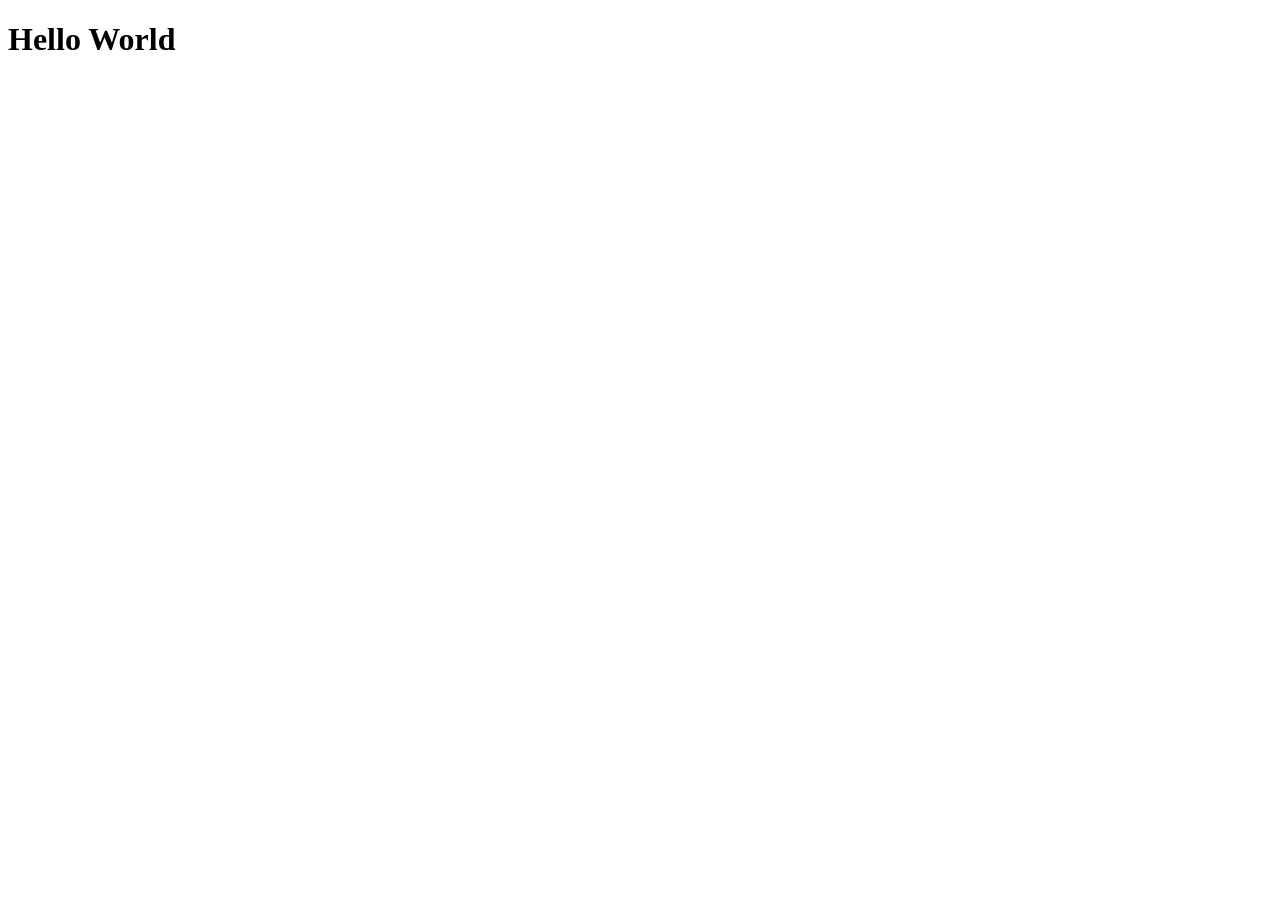
==== index.html @ f3d75b93 "Update favicon versions in index.html Updated favicon versions and cleaned up HTML structure." ====
<!DOCTYPE html>
<html lang="en">
<head>
  <title>Vision</title>
  <!-- Standard favicon -->
  <link rel="shortcut icon" href="/favicon.ico?v=2" type="image/x-icon">
  
  <!-- PNG favicons -->
  <link rel="icon" type="image/png" sizes="16x16" href="/favicon-16x16.png?v=2">
  <link rel="icon" type="image/png" sizes="32x32" href="/favicon-32x32.png?v=2">
  
  <!-- Apple / iOS -->
  <link rel="apple-touch-icon" sizes="180x180" href="/apple-touch-icon.png?v=2">
  
  <!-- Android -->
  <link rel="manifest" href="/site.webmanifest?v=2">
</head>
<body>
  <header>
    <h1>
      Hello World
    </h1>
  </header>

  <!-- Content Fill -->
  
  <footer>
    <!-- Fill-->
  </footer>

</body>
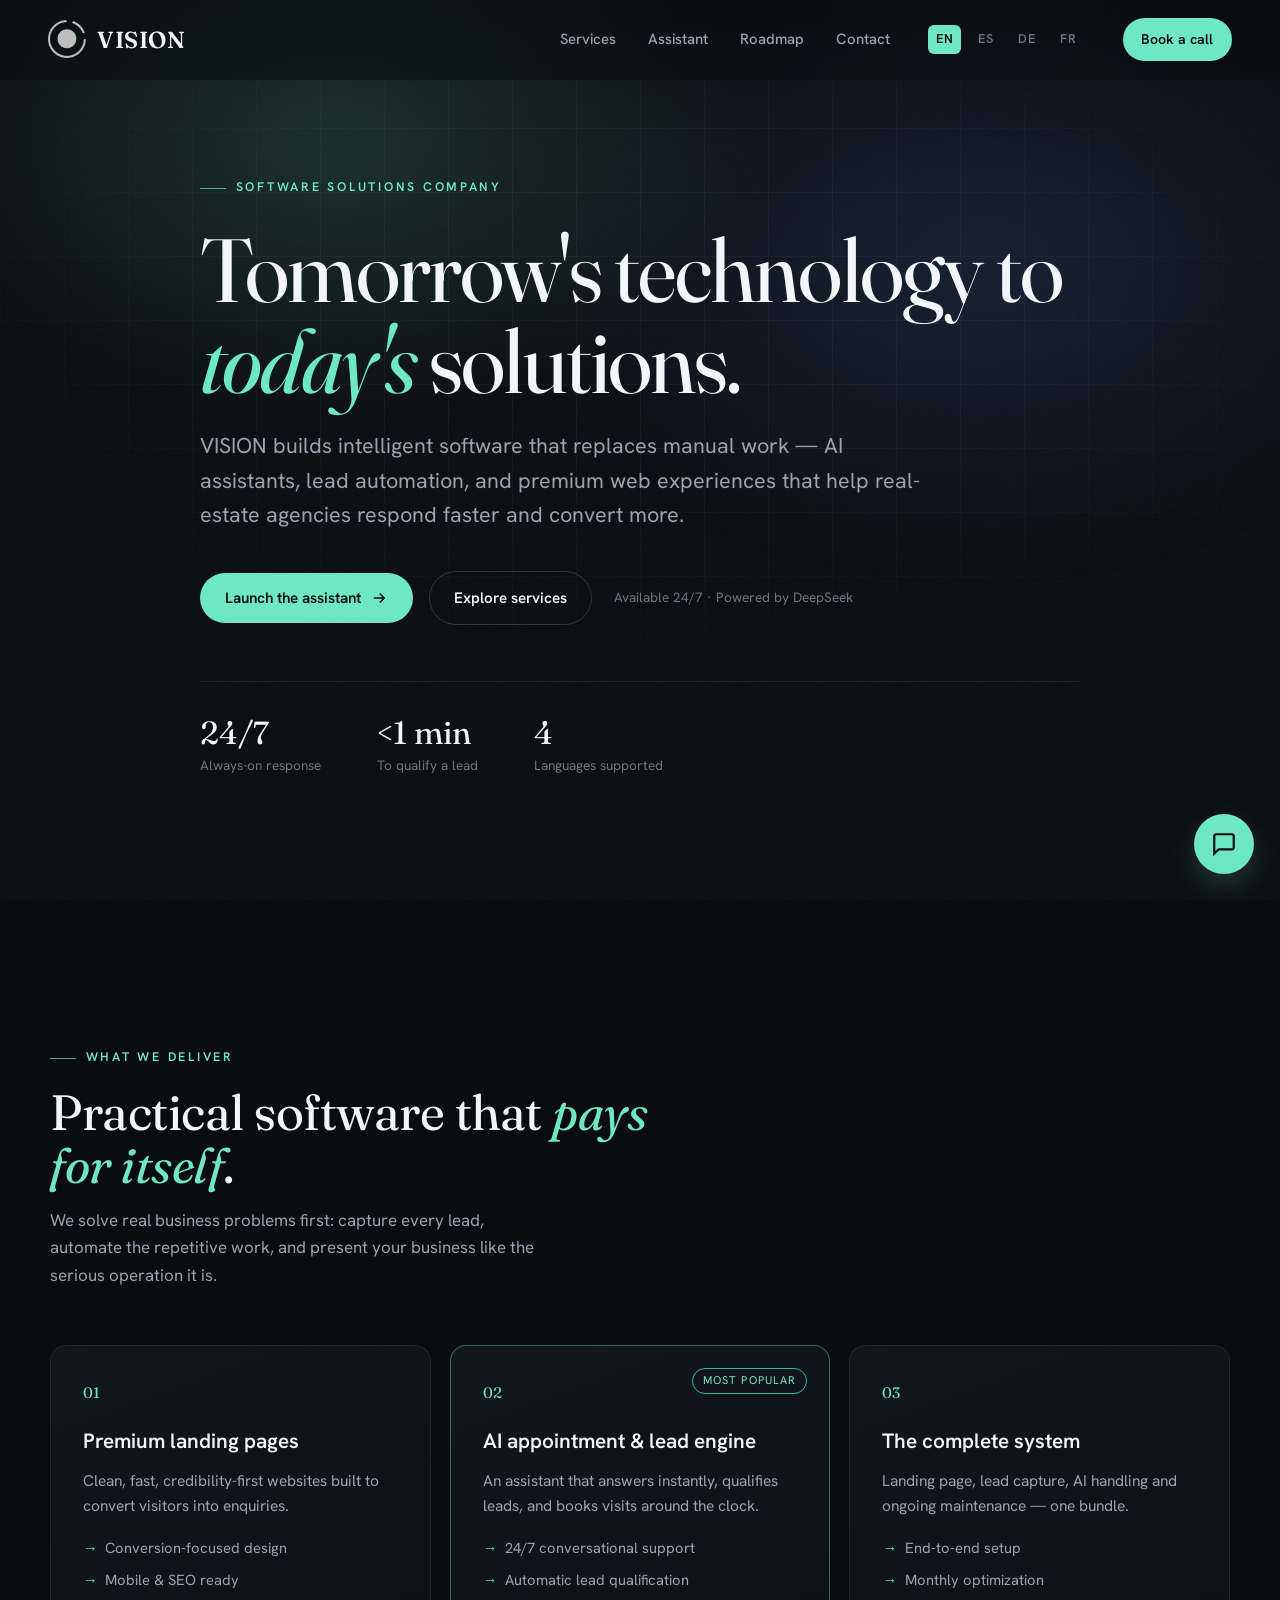
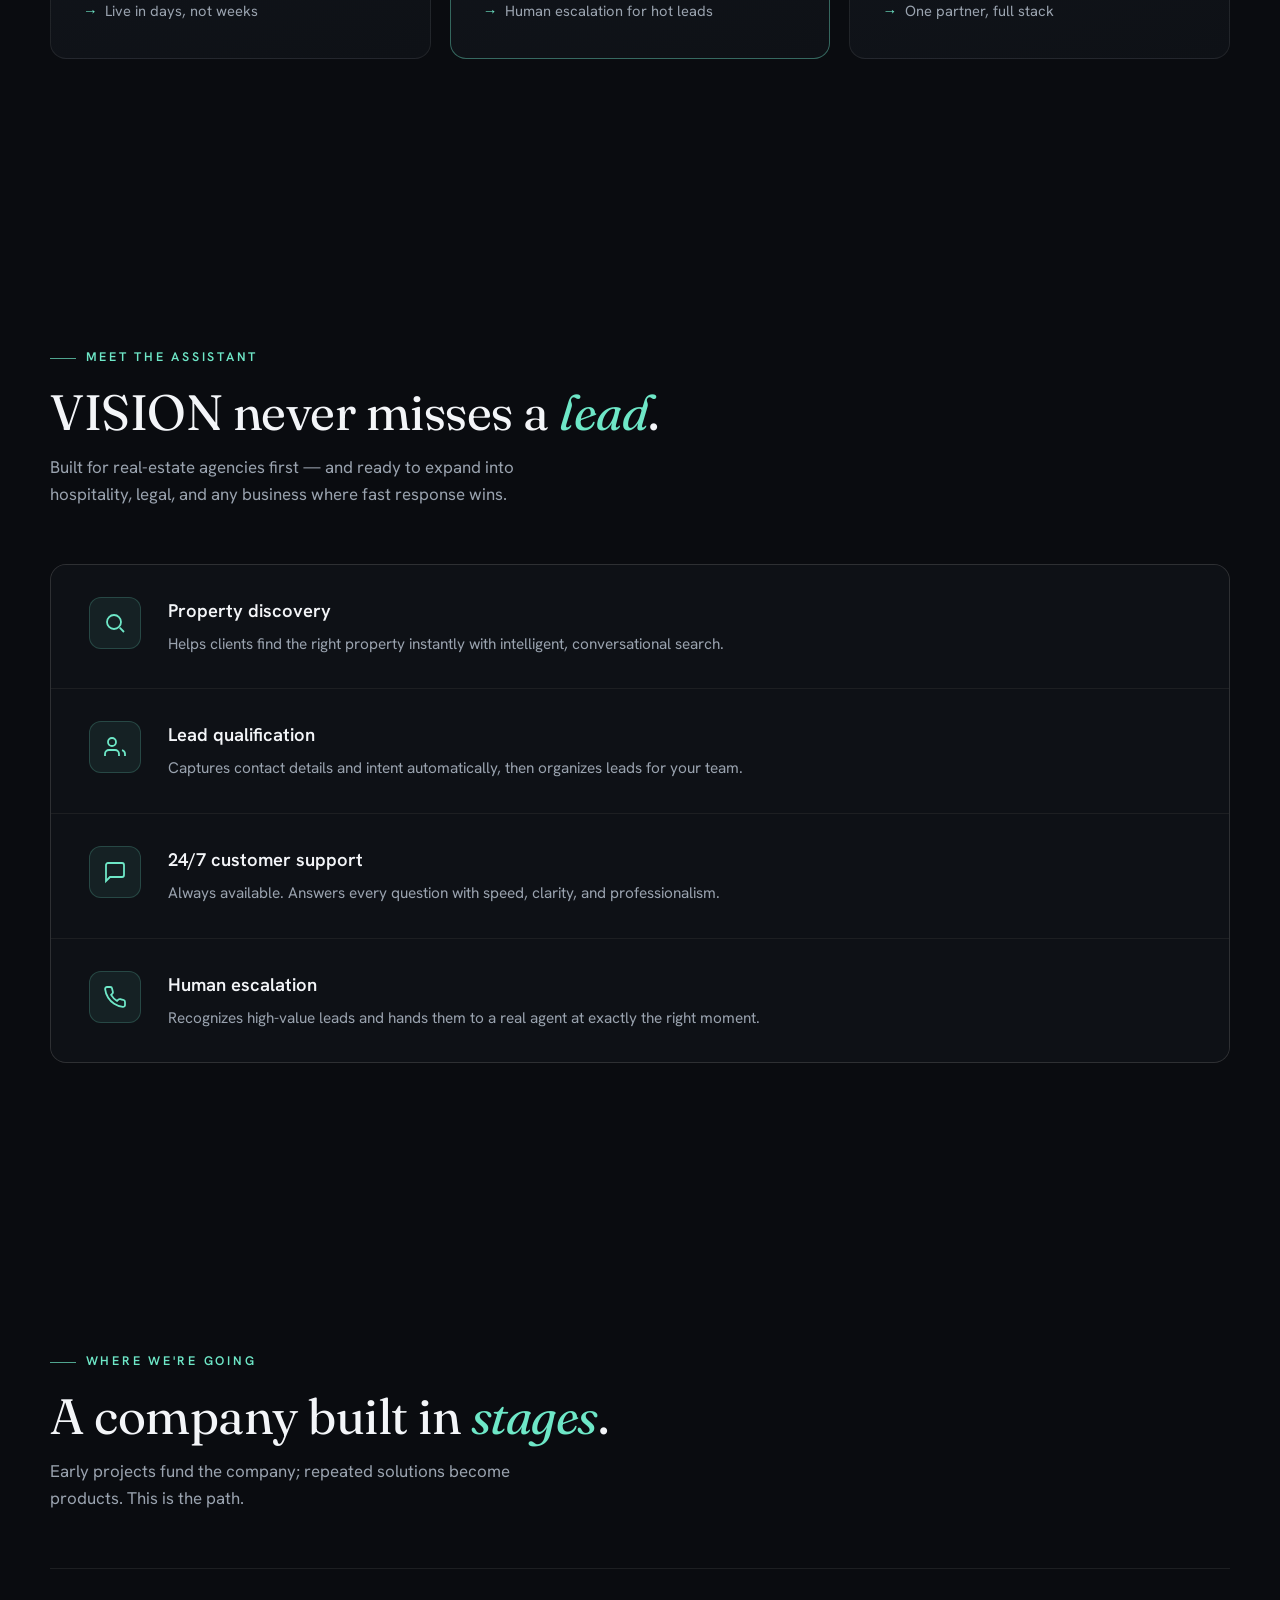
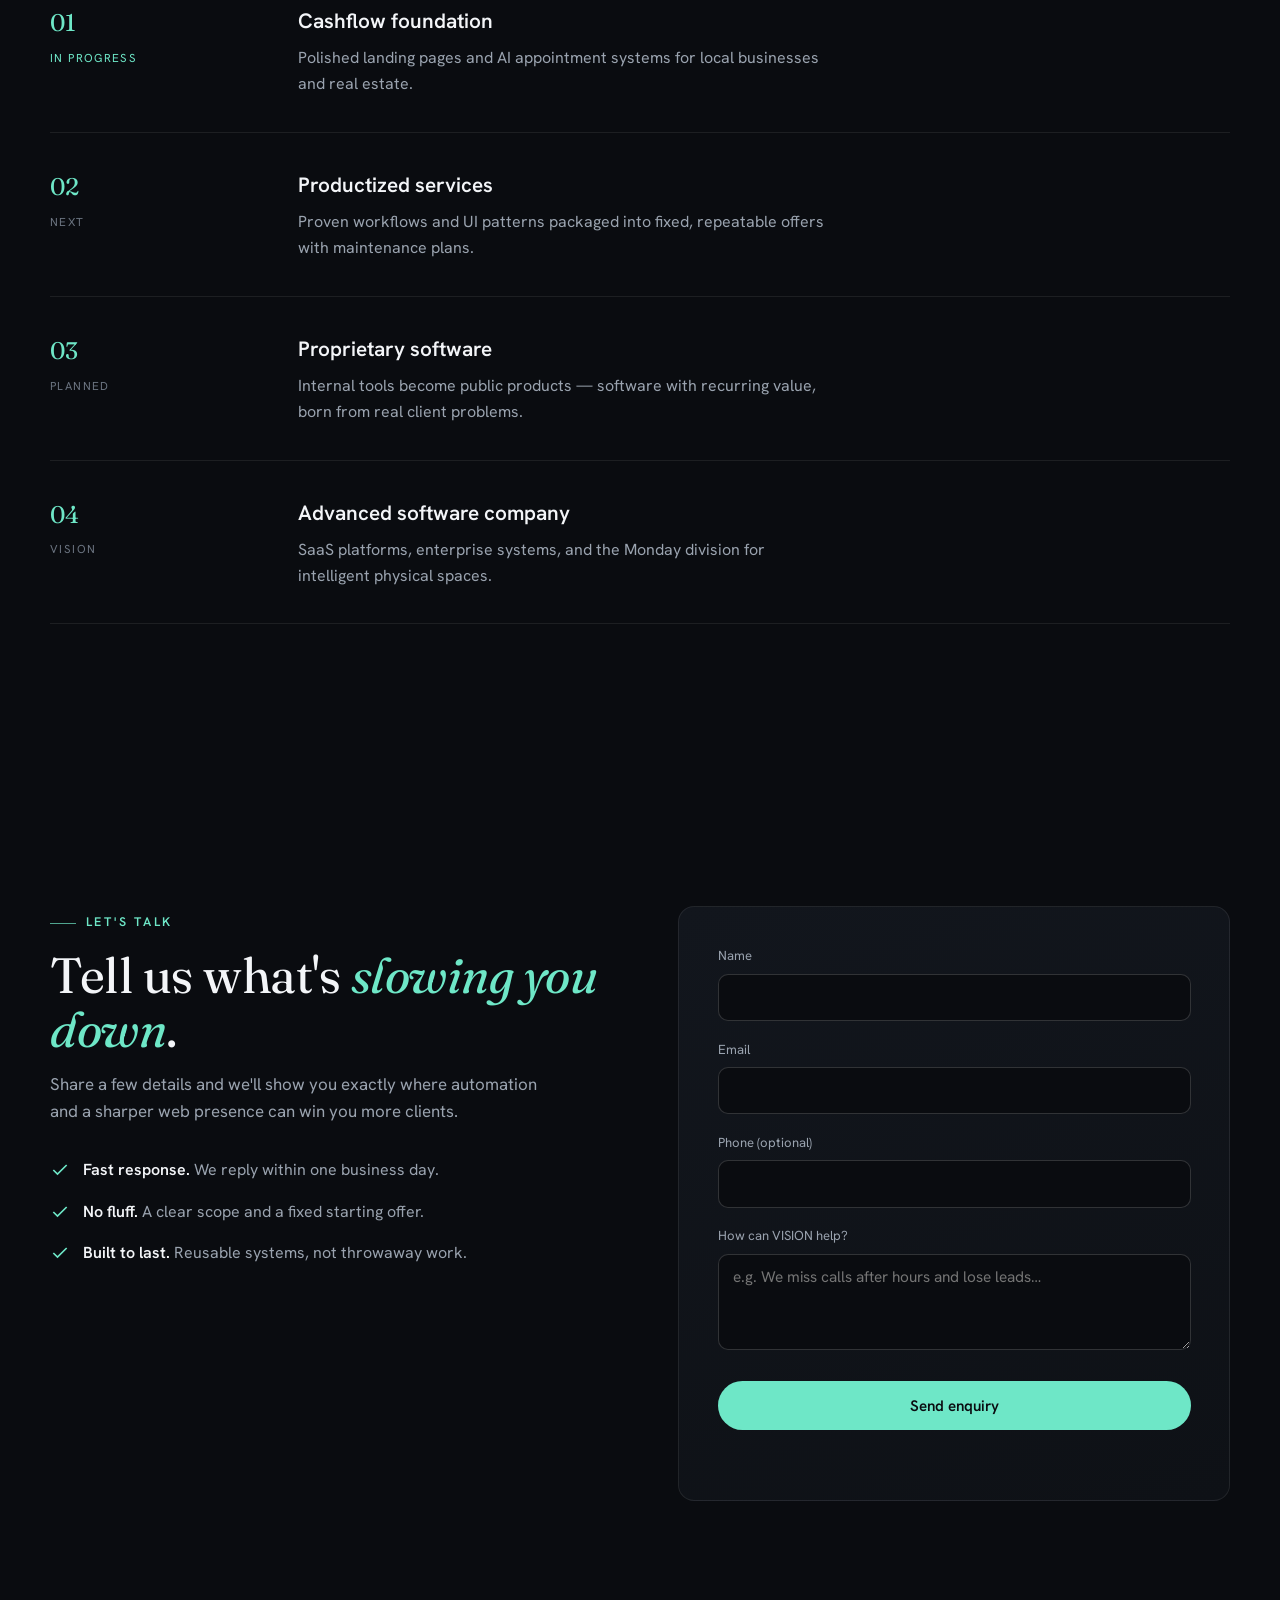
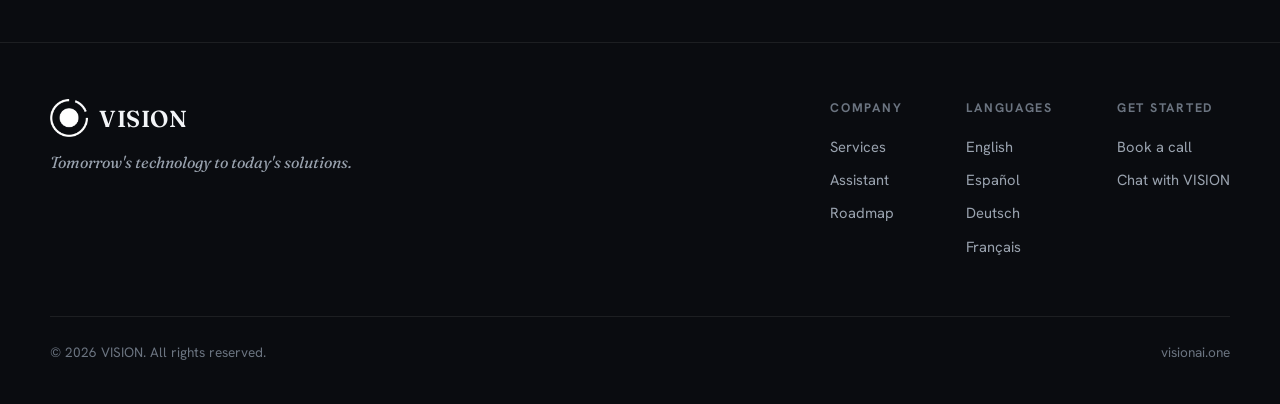
==== commit 318dabcb: "Executive change, built from the ground up, hard redesign of all the pages" ====
--- a/index.html
+++ b/index.html
@@ -1,36 +1,289 @@
-<!DOCTYPE html>
-<html lang="en">
-<head>
-  <title>Vision</title>
-  <!-- Standard favicon -->
-  <link rel="shortcut icon" href="/favicon.ico?v=2" type="image/x-icon">
-  
-  <!-- PNG favicons -->
-  <link rel="icon" type="image/png" sizes="16x16" href="/favicon-16x16.png?v=2">
-  <link rel="icon" type="image/png" sizes="32x32" href="/favicon-32x32.png?v=2">
-  
-  <!-- Apple / iOS -->
-  <link rel="apple-touch-icon" sizes="180x180" href="/apple-touch-icon.png?v=2">
-  
-  <!-- Android -->
-  <link rel="manifest" href="/site.webmanifest?v=2">
-</head>
-<body>
-  <header>
-    <h1>
-      Hello World
-    </h1>
-  </header>
-
-  <!-- Content Fill -->
-  
-  <footer>
-    <!-- Fill-->
-  </footer>
-
-</body>
-
-
-
-
-
+<!DOCTYPE html>
+<html lang="en" data-lang="en">
+<head>
+  <meta charset="UTF-8" />
+  <meta name="viewport" content="width=device-width, initial-scale=1.0" />
+  <title>VISION</title>
+  <meta name="description" content="VISION builds business software that saves time, increases conversion, and automates manual work. AI assistants and polished web experiences for real-estate agencies." />
+  <meta name="theme-color" content="#0a0c10" />
+
+  <!-- Open Graph -->
+  <meta property="og:title" content="VISION — Tomorrow's technology to today's solutions" />
+  <meta property="og:description" content="AI appointment automation, lead qualification, and premium landing pages for local businesses and real estate." />
+  <meta property="og:type" content="website" />
+  <meta property="og:url" content="https://visionai.one/" />
+
+  <!-- Favicon -->
+  <link rel="shortcut icon" href="assets/images/favicon/favicon.ico?v=7" type="image/x-icon">
+  <link rel="icon" type="image/png" sizes="16x16" href="assets/images/favicon/favicon-16x16.png?v=7">
+  <link rel="icon" type="image/png" sizes="32x32" href="assets/images/favicon/favicon-32x32.png?v=7">
+  <link rel="apple-touch-icon" sizes="180x180" href="assets/images/favicon/apple-touch-icon-v7.png?v=7">
+  <link rel="manifest" href="assets/data/site.webmanifest?v=7">
+
+  <!-- Fonts -->
+
+  <link rel="stylesheet" href="dependencies/css/fonts.css">
+  <link rel="stylesheet" href="dependencies/css/styles.css">
+</head>
+
+<body>
+  <!-- ============ NAV ============ -->
+  <header class="nav">
+    <a class="nav-logo" href="index.html">
+      <img src="assets/images/logos/VISION-NewLogo.png" alt="VISION" class="nav-logo-img">
+      VISION
+    </a>
+    
+    <div class="nav-cluster">
+      <nav class="nav-links">
+        <a href="#services">Services</a>
+        <a href="#capabilities">Assistant</a>
+        <a href="#roadmap">Roadmap</a>
+        <a href="#contact">Contact</a>
+      </nav>
+      <div class="lang-switch" aria-label="Language">
+        <a href="index.html" aria-current="true">EN</a>
+        <a href="es/index.html">ES</a>
+        <a href="de/index.html">DE</a>
+        <a href="fr/index.html">FR</a>
+      </div>
+      <a class="btn btn-primary btn-sm" href="#contact">Book a call</a>
+    </div>
+  </header>
+
+  <!-- ============ HERO ============ -->
+  <section class="hero">
+    <div class="container hero-inner">
+      <span class="eyebrow reveal">Software solutions company</span>
+      <h1 class="reveal">Tomorrow's technology to <em>today's</em> solutions.</h1>
+      <p class="hero-sub reveal">
+        VISION builds intelligent software that replaces manual work — AI assistants,
+        lead automation, and premium web experiences that help real-estate agencies
+        respond faster and convert more.
+      </p>
+      <div class="hero-actions reveal">
+        <button class="btn btn-primary" data-open-chat>
+          Launch the assistant
+          <svg width="18" height="18" viewBox="0 0 24 24" fill="none" stroke="currentColor" stroke-width="2"><path d="M5 12h14M13 6l6 6-6 6"/></svg>
+        </button>
+        <a class="btn btn-ghost" href="#services">Explore services</a>
+        <span class="hero-note">Available 24/7 · Powered by DeepSeek</span>
+      </div>
+
+      <div class="hero-stats reveal">
+        <div class="stat"><div class="n">24/7</div><div class="l">Always-on response</div></div>
+        <div class="stat"><div class="n">&lt;1 min</div><div class="l">To qualify a lead</div></div>
+        <div class="stat"><div class="n">4</div><div class="l">Languages supported</div></div>
+      </div>
+    </div>
+  </section>
+
+  <!-- ============ SERVICES / OFFERS ============ -->
+  <section id="services" class="section">
+    <div class="container">
+      <div class="section-head reveal">
+        <span class="eyebrow">What we deliver</span>
+        <h2 class="section-title">Practical software that <em>pays for itself</em>.</h2>
+        <p class="section-sub">We solve real business problems first: capture every lead, automate the
+          repetitive work, and present your business like the serious operation it is.</p>
+      </div>
+
+      <div class="offers-grid">
+        <article class="offer reveal">
+          <div class="offer-num">01</div>
+          <h3>Premium landing pages</h3>
+          <p>Clean, fast, credibility-first websites built to convert visitors into enquiries.</p>
+          <ul>
+            <li>Conversion-focused design</li>
+            <li>Mobile & SEO ready</li>
+            <li>Live in days, not weeks</li>
+          </ul>
+        </article>
+
+        <article class="offer featured reveal">
+          <span class="tag">Most popular</span>
+          <div class="offer-num">02</div>
+          <h3>AI appointment & lead engine</h3>
+          <p>An assistant that answers instantly, qualifies leads, and books visits around the clock.</p>
+          <ul>
+            <li>24/7 conversational support</li>
+            <li>Automatic lead qualification</li>
+            <li>Human escalation for hot leads</li>
+          </ul>
+        </article>
+
+        <article class="offer reveal">
+          <div class="offer-num">03</div>
+          <h3>The complete system</h3>
+          <p>Landing page, lead capture, AI handling and ongoing maintenance — one bundle.</p>
+          <ul>
+            <li>End-to-end setup</li>
+            <li>Monthly optimization</li>
+            <li>One partner, full stack</li>
+          </ul>
+        </article>
+      </div>
+    </div>
+  </section>
+
+  <!-- ============ CAPABILITIES ============ -->
+  <section id="capabilities" class="section">
+    <div class="container">
+      <div class="section-head reveal">
+        <span class="eyebrow">Meet the assistant</span>
+        <h2 class="section-title">VISION never misses a <em>lead</em>.</h2>
+        <p class="section-sub">Built for real-estate agencies first — and ready to expand into hospitality,
+          legal, and any business where fast response wins.</p>
+      </div>
+
+      <div class="caps reveal">
+        <div class="cap">
+          <div class="cap-icon"><svg viewBox="0 0 24 24" fill="none" stroke="currentColor" stroke-width="1.8"><path d="m21 21-4.3-4.3"/><circle cx="11" cy="11" r="7"/></svg></div>
+          <div><h3>Property discovery</h3><p>Helps clients find the right property instantly with intelligent, conversational search.</p></div>
+        </div>
+        <div class="cap">
+          <div class="cap-icon"><svg viewBox="0 0 24 24" fill="none" stroke="currentColor" stroke-width="1.8"><path d="M16 21v-2a4 4 0 0 0-4-4H6a4 4 0 0 0-4 4v2"/><circle cx="9" cy="7" r="4"/><path d="M22 21v-2a4 4 0 0 0-3-3.87"/></svg></div>
+          <div><h3>Lead qualification</h3><p>Captures contact details and intent automatically, then organizes leads for your team.</p></div>
+        </div>
+        <div class="cap">
+          <div class="cap-icon"><svg viewBox="0 0 24 24" fill="none" stroke="currentColor" stroke-width="1.8"><path d="M21 15a2 2 0 0 1-2 2H7l-4 4V5a2 2 0 0 1 2-2h14a2 2 0 0 1 2 2z"/></svg></div>
+          <div><h3>24/7 customer support</h3><p>Always available. Answers every question with speed, clarity, and professionalism.</p></div>
+        </div>
+        <div class="cap">
+          <div class="cap-icon"><svg viewBox="0 0 24 24" fill="none" stroke="currentColor" stroke-width="1.8"><path d="M22 16.92v3a2 2 0 0 1-2.18 2 19.79 19.79 0 0 1-8.63-3.07 19.5 19.5 0 0 1-6-6 19.79 19.79 0 0 1-3.07-8.67A2 2 0 0 1 4.11 2h3a2 2 0 0 1 2 1.72c.13.96.36 1.9.7 2.81a2 2 0 0 1-.45 2.11L8.09 9.91a16 16 0 0 0 6 6l1.27-1.27a2 2 0 0 1 2.11-.45c.91.34 1.85.57 2.81.7A2 2 0 0 1 22 16.92z"/></svg></div>
+          <div><h3>Human escalation</h3><p>Recognizes high-value leads and hands them to a real agent at exactly the right moment.</p></div>
+        </div>
+      </div>
+    </div>
+  </section>
+
+  <!-- ============ ROADMAP ============ -->
+  <section id="roadmap" class="section">
+    <div class="container">
+      <div class="section-head reveal">
+        <span class="eyebrow">Where we're going</span>
+        <h2 class="section-title">A company built in <em>stages</em>.</h2>
+        <p class="section-sub">Early projects fund the company; repeated solutions become products. This is the path.</p>
+      </div>
+
+      <div class="roadmap-wrap reveal">
+        <div class="stage">
+          <div class="stage-k"><span class="phase">01</span><span class="status now">In progress</span></div>
+          <div><h3>Cashflow foundation</h3><p>Polished landing pages and AI appointment systems for local businesses and real estate.</p></div>
+        </div>
+        <div class="stage">
+          <div class="stage-k"><span class="phase">02</span><span class="status">Next</span></div>
+          <div><h3>Productized services</h3><p>Proven workflows and UI patterns packaged into fixed, repeatable offers with maintenance plans.</p></div>
+        </div>
+        <div class="stage">
+          <div class="stage-k"><span class="phase">03</span><span class="status">Planned</span></div>
+          <div><h3>Proprietary software</h3><p>Internal tools become public products — software with recurring value, born from real client problems.</p></div>
+        </div>
+        <div class="stage">
+          <div class="stage-k"><span class="phase">04</span><span class="status">Vision</span></div>
+          <div><h3>Advanced software company</h3><p>SaaS platforms, enterprise systems, and the Monday division for intelligent physical spaces.</p></div>
+        </div>
+      </div>
+    </div>
+  </section>
+
+  <!-- ============ CONTACT ============ -->
+  <section id="contact" class="section">
+    <div class="container contact-grid">
+      <div class="contact-copy reveal">
+        <span class="eyebrow">Let's talk</span>
+        <h2 class="section-title">Tell us what's <em>slowing you down</em>.</h2>
+        <p class="section-sub">Share a few details and we'll show you exactly where automation and a sharper
+          web presence can win you more clients.</p>
+        <ul class="contact-points">
+          <li><svg viewBox="0 0 24 24" fill="none" stroke="currentColor" stroke-width="2"><path d="M20 6 9 17l-5-5"/></svg><span><b>Fast response.</b> We reply within one business day.</span></li>
+          <li><svg viewBox="0 0 24 24" fill="none" stroke="currentColor" stroke-width="2"><path d="M20 6 9 17l-5-5"/></svg><span><b>No fluff.</b> A clear scope and a fixed starting offer.</span></li>
+          <li><svg viewBox="0 0 24 24" fill="none" stroke="currentColor" stroke-width="2"><path d="M20 6 9 17l-5-5"/></svg><span><b>Built to last.</b> Reusable systems, not throwaway work.</span></li>
+        </ul>
+      </div>
+
+      <form id="leadForm" class="lead-form reveal" novalidate>
+        <div class="field">
+          <label for="lf-name">Name</label>
+          <input id="lf-name" name="name" type="text" autocomplete="name" required>
+        </div>
+        <div class="field">
+          <label for="lf-email">Email</label>
+          <input id="lf-email" name="email" type="email" autocomplete="email" required>
+        </div>
+        <div class="field">
+          <label for="lf-phone">Phone (optional)</label>
+          <input id="lf-phone" name="phone" type="tel" autocomplete="tel">
+        </div>
+        <div class="field">
+          <label for="lf-message">How can VISION help?</label>
+          <textarea id="lf-message" name="message" placeholder="e.g. We miss calls after hours and lose leads…"></textarea>
+        </div>
+        <button type="submit" class="btn btn-primary">Send enquiry</button>
+        <p id="formStatus" class="form-status" role="status" aria-live="polite"></p>
+      </form>
+    </div>
+  </section>
+
+  <!-- ============ FOOTER ============ -->
+  <footer class="footer">
+    <div class="container">
+      <div class="footer-top">
+        <div class="footer-brand">
+          <a class="nav-logo" href="index.html"><img src="assets/images/logos/VISION-WhiteNBACK.png" alt="VISION" class="nav-logo-img"> VISION</a>
+          <p class="motto">Tomorrow's technology to today's solutions.</p>
+        </div>
+        <div class="footer-cols">
+          <div class="footer-col">
+            <h4>Company</h4>
+            <a href="#services">Services</a>
+            <a href="#capabilities">Assistant</a>
+            <a href="#roadmap">Roadmap</a>
+          </div>
+          <div class="footer-col">
+            <h4>Languages</h4>
+            <a href="index.html">English</a>
+            <a href="es/index.html">Español</a>
+            <a href="de/index.html">Deutsch</a>
+            <a href="fr/index.html">Français</a>
+          </div>
+          <div class="footer-col">
+            <h4>Get started</h4>
+            <a href="#contact">Book a call</a>
+            <a href="#" data-open-chat>Chat with VISION</a>
+          </div>
+        </div>
+      </div>
+      <div class="footer-bottom">
+        <span>© <span id="year">2026</span> VISION. All rights reserved.</span>
+        <span>visionai.one</span>
+      </div>
+    </div>
+  </footer>
+
+  <!-- ============ CHAT WIDGET ============ -->
+  <button id="chatFab" class="chat-fab" aria-label="Open VISION assistant">
+    <svg viewBox="0 0 24 24" fill="none" stroke="currentColor" stroke-width="2"><path d="M21 15a2 2 0 0 1-2 2H7l-4 4V5a2 2 0 0 1 2-2h14a2 2 0 0 1 2 2z"/></svg>
+  </button>
+
+  <div id="chatWidget" class="chat-widget hidden" role="dialog" aria-label="VISION Assistant">
+    <div class="chat-header">
+      <div class="chat-avatar">V</div>
+      <div>
+        <div class="chat-title">VISION Assistant</div>
+        <div class="chat-status">Online</div>
+      </div>
+      <button id="chatClose" class="chat-close" aria-label="Close">✕</button>
+    </div>
+    <div class="chat-messages" id="chatMessages"></div>
+    <div class="chat-input-row">
+      <input type="text" id="chatInput" placeholder="Ask about a property…" autocomplete="off">
+      <button id="chatSend" class="chat-send" aria-label="Send">
+        <svg viewBox="0 0 24 24" fill="none" stroke="currentColor" stroke-width="2"><path d="M22 2 11 13M22 2l-7 20-4-9-9-4 20-7z"/></svg>
+      </button>
+    </div>
+  </div>
+
+  <script src="dependencies/js/script.js"></script>
+</body>
+</html>
--- a/dependencies/css/fonts.css
+++ b/dependencies/css/fonts.css
@@ -0,0 +1,115 @@
+/* Self-hosted fonts — Fraunces (display) + Hanken Grotesk (body).
+   Latin + Latin-Ext subsets; covers EN/ES/DE/FR accents. */
+
+@font-face {
+  font-family: 'Fraunces';
+  font-style: italic;
+  font-weight: 400;
+  font-display: swap;
+  src: url('../fonts/fraunces-400-italic-latin-ext.woff2') format('woff2');
+  unicode-range: U+0100-02BA, U+02BD-02C5, U+02C7-02CC, U+02CE-02D7, U+02DD-02FF, U+0304, U+0308, U+0329, U+1D00-1DBF, U+1E00-1E9F, U+1EF2-1EFF, U+2020, U+20A0-20AB, U+20AD-20C0, U+2113, U+2C60-2C7F, U+A720-A7FF;
+}
+@font-face {
+  font-family: 'Fraunces';
+  font-style: italic;
+  font-weight: 400;
+  font-display: swap;
+  src: url('../fonts/fraunces-400-italic-latin.woff2') format('woff2');
+  unicode-range: U+0000-00FF, U+0131, U+0152-0153, U+02BB-02BC, U+02C6, U+02DA, U+02DC, U+0304, U+0308, U+0329, U+2000-206F, U+20AC, U+2122, U+2191, U+2193, U+2212, U+2215, U+FEFF, U+FFFD;
+}
+@font-face {
+  font-family: 'Fraunces';
+  font-style: normal;
+  font-weight: 400;
+  font-display: swap;
+  src: url('../fonts/fraunces-400-normal-latin-ext.woff2') format('woff2');
+  unicode-range: U+0100-02BA, U+02BD-02C5, U+02C7-02CC, U+02CE-02D7, U+02DD-02FF, U+0304, U+0308, U+0329, U+1D00-1DBF, U+1E00-1E9F, U+1EF2-1EFF, U+2020, U+20A0-20AB, U+20AD-20C0, U+2113, U+2C60-2C7F, U+A720-A7FF;
+}
+@font-face {
+  font-family: 'Fraunces';
+  font-style: normal;
+  font-weight: 400;
+  font-display: swap;
+  src: url('../fonts/fraunces-400-normal-latin.woff2') format('woff2');
+  unicode-range: U+0000-00FF, U+0131, U+0152-0153, U+02BB-02BC, U+02C6, U+02DA, U+02DC, U+0304, U+0308, U+0329, U+2000-206F, U+20AC, U+2122, U+2191, U+2193, U+2212, U+2215, U+FEFF, U+FFFD;
+}
+@font-face {
+  font-family: 'Fraunces';
+  font-style: normal;
+  font-weight: 600;
+  font-display: swap;
+  src: url('../fonts/fraunces-600-normal-latin-ext.woff2') format('woff2');
+  unicode-range: U+0100-02BA, U+02BD-02C5, U+02C7-02CC, U+02CE-02D7, U+02DD-02FF, U+0304, U+0308, U+0329, U+1D00-1DBF, U+1E00-1E9F, U+1EF2-1EFF, U+2020, U+20A0-20AB, U+20AD-20C0, U+2113, U+2C60-2C7F, U+A720-A7FF;
+}
+@font-face {
+  font-family: 'Fraunces';
+  font-style: normal;
+  font-weight: 600;
+  font-display: swap;
+  src: url('../fonts/fraunces-600-normal-latin.woff2') format('woff2');
+  unicode-range: U+0000-00FF, U+0131, U+0152-0153, U+02BB-02BC, U+02C6, U+02DA, U+02DC, U+0304, U+0308, U+0329, U+2000-206F, U+20AC, U+2122, U+2191, U+2193, U+2212, U+2215, U+FEFF, U+FFFD;
+}
+@font-face {
+  font-family: 'Hanken Grotesk';
+  font-style: normal;
+  font-weight: 400;
+  font-display: swap;
+  src: url('../fonts/hankengrotesk-400-normal-latin-ext.woff2') format('woff2');
+  unicode-range: U+0100-02BA, U+02BD-02C5, U+02C7-02CC, U+02CE-02D7, U+02DD-02FF, U+0304, U+0308, U+0329, U+1D00-1DBF, U+1E00-1E9F, U+1EF2-1EFF, U+2020, U+20A0-20AB, U+20AD-20C0, U+2113, U+2C60-2C7F, U+A720-A7FF;
+}
+@font-face {
+  font-family: 'Hanken Grotesk';
+  font-style: normal;
+  font-weight: 400;
+  font-display: swap;
+  src: url('../fonts/hankengrotesk-400-normal-latin.woff2') format('woff2');
+  unicode-range: U+0000-00FF, U+0131, U+0152-0153, U+02BB-02BC, U+02C6, U+02DA, U+02DC, U+0304, U+0308, U+0329, U+2000-206F, U+20AC, U+2122, U+2191, U+2193, U+2212, U+2215, U+FEFF, U+FFFD;
+}
+@font-face {
+  font-family: 'Hanken Grotesk';
+  font-style: normal;
+  font-weight: 500;
+  font-display: swap;
+  src: url('../fonts/hankengrotesk-500-normal-latin-ext.woff2') format('woff2');
+  unicode-range: U+0100-02BA, U+02BD-02C5, U+02C7-02CC, U+02CE-02D7, U+02DD-02FF, U+0304, U+0308, U+0329, U+1D00-1DBF, U+1E00-1E9F, U+1EF2-1EFF, U+2020, U+20A0-20AB, U+20AD-20C0, U+2113, U+2C60-2C7F, U+A720-A7FF;
+}
+@font-face {
+  font-family: 'Hanken Grotesk';
+  font-style: normal;
+  font-weight: 500;
+  font-display: swap;
+  src: url('../fonts/hankengrotesk-500-normal-latin.woff2') format('woff2');
+  unicode-range: U+0000-00FF, U+0131, U+0152-0153, U+02BB-02BC, U+02C6, U+02DA, U+02DC, U+0304, U+0308, U+0329, U+2000-206F, U+20AC, U+2122, U+2191, U+2193, U+2212, U+2215, U+FEFF, U+FFFD;
+}
+@font-face {
+  font-family: 'Hanken Grotesk';
+  font-style: normal;
+  font-weight: 600;
+  font-display: swap;
+  src: url('../fonts/hankengrotesk-600-normal-latin-ext.woff2') format('woff2');
+  unicode-range: U+0100-02BA, U+02BD-02C5, U+02C7-02CC, U+02CE-02D7, U+02DD-02FF, U+0304, U+0308, U+0329, U+1D00-1DBF, U+1E00-1E9F, U+1EF2-1EFF, U+2020, U+20A0-20AB, U+20AD-20C0, U+2113, U+2C60-2C7F, U+A720-A7FF;
+}
+@font-face {
+  font-family: 'Hanken Grotesk';
+  font-style: normal;
+  font-weight: 600;
+  font-display: swap;
+  src: url('../fonts/hankengrotesk-600-normal-latin.woff2') format('woff2');
+  unicode-range: U+0000-00FF, U+0131, U+0152-0153, U+02BB-02BC, U+02C6, U+02DA, U+02DC, U+0304, U+0308, U+0329, U+2000-206F, U+20AC, U+2122, U+2191, U+2193, U+2212, U+2215, U+FEFF, U+FFFD;
+}
+@font-face {
+  font-family: 'Hanken Grotesk';
+  font-style: normal;
+  font-weight: 700;
+  font-display: swap;
+  src: url('../fonts/hankengrotesk-700-normal-latin-ext.woff2') format('woff2');
+  unicode-range: U+0100-02BA, U+02BD-02C5, U+02C7-02CC, U+02CE-02D7, U+02DD-02FF, U+0304, U+0308, U+0329, U+1D00-1DBF, U+1E00-1E9F, U+1EF2-1EFF, U+2020, U+20A0-20AB, U+20AD-20C0, U+2113, U+2C60-2C7F, U+A720-A7FF;
+}
+@font-face {
+  font-family: 'Hanken Grotesk';
+  font-style: normal;
+  font-weight: 700;
+  font-display: swap;
+  src: url('../fonts/hankengrotesk-700-normal-latin.woff2') format('woff2');
+  unicode-range: U+0000-00FF, U+0131, U+0152-0153, U+02BB-02BC, U+02C6, U+02DA, U+02DC, U+0304, U+0308, U+0329, U+2000-206F, U+20AC, U+2122, U+2191, U+2193, U+2212, U+2215, U+FEFF, U+FFFD;
+}
--- a/dependencies/css/styles.css
+++ b/dependencies/css/styles.css
@@ -0,0 +1,555 @@
+/* ============================================================
+   VISION — premium editorial-tech design system
+   Display: Fraunces · Body: Hanken Grotesk
+   Ink canvas · luminous mint-teal accent · film grain
+   ============================================================ */
+
+:root {
+  /* Palette */
+  --ink: #0a0c10;
+  --ink-2: #0e1116;
+  --panel: #12161d;
+  --panel-2: #161b23;
+  --line: rgba(255, 255, 255, 0.08);
+  --line-strong: rgba(255, 255, 255, 0.16);
+
+  --text: #f3f5f8;
+  --muted: #9aa3af;
+  --muted-2: #6b7480;
+
+  --accent: #6ee7c7;          /* luminous mint-teal */
+  --accent-deep: #2fb89a;
+  --accent-blue: #5b8cff;     /* used only in hero aurora */
+  --accent-glow: rgba(110, 231, 199, 0.35);
+
+  /* Type */
+  --font-display: "Fraunces", Georgia, "Times New Roman", serif;
+  --font-body: "Hanken Grotesk", -apple-system, BlinkMacSystemFont, sans-serif;
+
+  /* Spacing & shape */
+  --radius: 16px;
+  --radius-sm: 10px;
+  --maxw: 1180px;
+  --ease: cubic-bezier(0.22, 1, 0.36, 1);
+}
+
+* { margin: 0; padding: 0; box-sizing: border-box; }
+
+html { scroll-behavior: smooth; -webkit-text-size-adjust: 100%; }
+
+body {
+  font-family: var(--font-body);
+  background-color: var(--ink);
+  color: var(--text);
+  line-height: 1.6;
+  overflow-x: hidden;
+  -webkit-font-smoothing: antialiased;
+  text-rendering: optimizeLegibility;
+}
+
+/* Film grain + ambient glow overlay */
+body::before {
+  content: "";
+  position: fixed;
+  inset: 0;
+  z-index: 1;
+  pointer-events: none;
+  opacity: 0.05;
+  background-image: url("data:image/svg+xml,%3Csvg xmlns='http://www.w3.org/2000/svg' width='160' height='160'%3E%3Cfilter id='n'%3E%3CfeTurbulence type='fractalNoise' baseFrequency='0.85' numOctaves='3' stitchTiles='stitch'/%3E%3C/filter%3E%3Crect width='100%25' height='100%25' filter='url(%23n)'/%3E%3C/svg%3E");
+}
+
+::selection { background: var(--accent); color: var(--ink); }
+
+a { color: inherit; text-decoration: none; }
+
+/* ---- Layout helpers ---- */
+.container { width: min(100% - 3rem, var(--maxw)); margin-inline: auto; }
+.eyebrow {
+  font-size: 0.78rem;
+  letter-spacing: 0.22em;
+  text-transform: uppercase;
+  color: var(--accent);
+  font-weight: 600;
+  display: inline-flex;
+  align-items: center;
+  gap: 0.6rem;
+}
+.eyebrow::before {
+  content: "";
+  width: 26px; height: 1px;
+  background: var(--accent);
+  opacity: 0.7;
+}
+
+.section { position: relative; z-index: 2; padding: clamp(5rem, 11vw, 9rem) 0; }
+.section-head { max-width: 640px; margin-bottom: 3.5rem; }
+.section-title {
+  font-family: var(--font-display);
+  font-weight: 400;
+  font-size: clamp(2rem, 5vw, 3.1rem);
+  line-height: 1.08;
+  letter-spacing: -0.01em;
+  margin: 1.1rem 0 0.9rem;
+}
+.section-title em { font-style: italic; color: var(--accent); }
+.section-sub { color: var(--muted); font-size: 1.06rem; max-width: 56ch; }
+
+/* ============================================================
+   NAVBAR
+   ============================================================ */
+.nav {
+  position: fixed;
+  top: 0; left: 0; right: 0;
+  z-index: 1000;
+  display: flex;
+  justify-content: space-between;
+  align-items: center;
+  padding: 1.1rem clamp(1.5rem, 4vw, 3rem);
+  background: rgba(10, 12, 16, 0.55);
+  backdrop-filter: blur(14px) saturate(140%);
+  border-bottom: 1px solid transparent;
+  transition: border-color 0.4s var(--ease), background 0.4s var(--ease);
+}
+.nav.scrolled { border-bottom-color: var(--line); background: rgba(10, 12, 16, 0.82); }
+
+.nav-logo {
+  display: flex;
+  align-items: center;
+  gap: 0.7rem;
+  font-family: var(--font-display);
+  font-weight: 600;
+  font-size: 1.45rem;
+  letter-spacing: 0.02em;
+}
+.nav-logo-img { width: 38px; height: 38px; object-fit: contain; }
+
+.nav-cluster { display: flex; align-items: center; gap: clamp(1rem, 3vw, 2.4rem); }
+.nav-links { display: flex; gap: clamp(1rem, 2.5vw, 2rem); }
+.nav-links a {
+  font-size: 0.93rem;
+  font-weight: 500;
+  color: var(--muted);
+  position: relative;
+  transition: color 0.25s var(--ease);
+}
+.nav-links a::after {
+  content: "";
+  position: absolute;
+  left: 0; bottom: -5px;
+  width: 0; height: 1.5px;
+  background: var(--accent);
+  transition: width 0.3s var(--ease);
+}
+.nav-links a:hover { color: var(--text); }
+.nav-links a:hover::after { width: 100%; }
+
+.lang-switch { display: flex; gap: 0.55rem; font-size: 0.8rem; }
+.lang-switch a {
+  color: var(--muted-2);
+  padding: 0.25rem 0.5rem;
+  border-radius: 6px;
+  font-weight: 600;
+  letter-spacing: 0.05em;
+  transition: all 0.25s var(--ease);
+}
+.lang-switch a:hover { color: var(--text); }
+.lang-switch a[aria-current="true"] { color: var(--ink); background: var(--accent); }
+
+/* ---- Buttons ---- */
+.btn {
+  display: inline-flex;
+  align-items: center;
+  justify-content: center;
+  gap: 0.55rem;
+  font-family: var(--font-body);
+  font-weight: 600;
+  font-size: 0.95rem;
+  padding: 0.85rem 1.5rem;
+  border-radius: 100px;
+  border: 1px solid transparent;
+  cursor: pointer;
+  transition: transform 0.25s var(--ease), box-shadow 0.3s var(--ease),
+              background 0.3s var(--ease), color 0.3s var(--ease);
+  white-space: nowrap;
+}
+.btn-primary {
+  background: var(--accent);
+  color: var(--ink);
+  box-shadow: 0 0 0 0 var(--accent-glow);
+}
+.btn-primary:hover {
+  transform: translateY(-2px);
+  box-shadow: 0 14px 38px -10px var(--accent-glow);
+}
+.btn-ghost {
+  background: transparent;
+  color: var(--text);
+  border-color: var(--line-strong);
+}
+.btn-ghost:hover { border-color: var(--accent); color: var(--accent); transform: translateY(-2px); }
+.btn-sm { padding: 0.6rem 1.1rem; font-size: 0.88rem; }
+
+/* ============================================================
+   HERO
+   ============================================================ */
+.hero {
+  position: relative;
+  z-index: 2;
+  min-height: 100vh;
+  display: flex;
+  align-items: center;
+  padding: 8rem 0 5rem;
+  overflow: hidden;
+}
+/* Aurora light */
+.hero::before {
+  content: "";
+  position: absolute;
+  top: -20%; left: 50%;
+  width: 120vw; height: 90vh;
+  transform: translateX(-50%);
+  background:
+    radial-gradient(40% 50% at 30% 40%, rgba(110, 231, 199, 0.16), transparent 70%),
+    radial-gradient(45% 55% at 72% 55%, rgba(91, 140, 255, 0.14), transparent 70%);
+  filter: blur(20px);
+  z-index: -1;
+  animation: drift 18s ease-in-out infinite alternate;
+}
+@keyframes drift {
+  0% { transform: translateX(-50%) translateY(0) scale(1); }
+  100% { transform: translateX(-50%) translateY(30px) scale(1.08); }
+}
+/* faint grid */
+.hero::after {
+  content: "";
+  position: absolute;
+  inset: 0;
+  z-index: -1;
+  background-image:
+    linear-gradient(var(--line) 1px, transparent 1px),
+    linear-gradient(90deg, var(--line) 1px, transparent 1px);
+  background-size: 64px 64px;
+  mask-image: radial-gradient(ellipse 80% 60% at 50% 35%, #000 30%, transparent 75%);
+  opacity: 0.5;
+}
+
+.hero-inner { max-width: 880px; }
+.hero h1 {
+  font-family: var(--font-display);
+  font-weight: 400;
+  font-size: clamp(2.7rem, 8vw, 5.6rem);
+  line-height: 1.02;
+  letter-spacing: -0.02em;
+  margin: 1.6rem 0 1.4rem;
+}
+.hero h1 em { font-style: italic; color: var(--accent); }
+.hero-sub {
+  font-size: clamp(1.05rem, 2.2vw, 1.35rem);
+  color: var(--muted);
+  max-width: 60ch;
+  margin-bottom: 2.4rem;
+}
+.hero-actions { display: flex; flex-wrap: wrap; gap: 1rem; align-items: center; }
+.hero-note { color: var(--muted-2); font-size: 0.85rem; margin-left: 0.4rem; }
+
+.hero-stats {
+  display: flex;
+  flex-wrap: wrap;
+  gap: clamp(1.5rem, 5vw, 3.5rem);
+  margin-top: 3.5rem;
+  padding-top: 2.2rem;
+  border-top: 1px solid var(--line);
+}
+.stat .n {
+  font-family: var(--font-display);
+  font-size: 2rem;
+  color: var(--text);
+  line-height: 1;
+}
+.stat .l { color: var(--muted-2); font-size: 0.85rem; margin-top: 0.4rem; }
+
+/* ============================================================
+   SERVICES / OFFERS
+   ============================================================ */
+.offers-grid {
+  display: grid;
+  grid-template-columns: repeat(auto-fit, minmax(280px, 1fr));
+  gap: 1.2rem;
+}
+.offer {
+  position: relative;
+  padding: 2.2rem 2rem;
+  background: linear-gradient(160deg, var(--panel), var(--ink-2));
+  border: 1px solid var(--line);
+  border-radius: var(--radius);
+  overflow: hidden;
+  transition: transform 0.4s var(--ease), border-color 0.4s var(--ease);
+}
+.offer::after {
+  content: "";
+  position: absolute;
+  top: 0; left: 0; right: 0; height: 2px;
+  background: linear-gradient(90deg, transparent, var(--accent), transparent);
+  transform: scaleX(0);
+  transition: transform 0.5s var(--ease);
+}
+.offer:hover { transform: translateY(-6px); border-color: var(--line-strong); }
+.offer:hover::after { transform: scaleX(1); }
+.offer.featured { border-color: rgba(110, 231, 199, 0.4); }
+.offer .tag {
+  position: absolute; top: 1.4rem; right: 1.4rem;
+  font-size: 0.7rem; letter-spacing: 0.1em; text-transform: uppercase;
+  color: var(--accent); border: 1px solid var(--accent-deep);
+  padding: 0.2rem 0.6rem; border-radius: 100px;
+}
+.offer-num {
+  font-family: var(--font-display);
+  font-size: 0.95rem; color: var(--accent); margin-bottom: 1.2rem;
+}
+.offer h3 { font-size: 1.3rem; font-weight: 600; margin-bottom: 0.7rem; }
+.offer p { color: var(--muted); font-size: 0.97rem; }
+.offer ul { list-style: none; margin-top: 1.1rem; display: grid; gap: 0.5rem; }
+.offer li { color: var(--muted); font-size: 0.92rem; padding-left: 1.4rem; position: relative; }
+.offer li::before { content: "→"; position: absolute; left: 0; color: var(--accent); }
+
+/* ============================================================
+   CAPABILITIES (alternating rows)
+   ============================================================ */
+.caps { display: grid; gap: 1px; background: var(--line); border: 1px solid var(--line); border-radius: var(--radius); overflow: hidden; }
+.cap {
+  display: grid;
+  grid-template-columns: 56px 1fr;
+  gap: 1.4rem;
+  padding: 2rem clamp(1.4rem, 3vw, 2.4rem);
+  background: var(--ink-2);
+  transition: background 0.3s var(--ease);
+}
+.cap:hover { background: var(--panel); }
+.cap-icon {
+  width: 52px; height: 52px;
+  display: grid; place-items: center;
+  border-radius: 12px;
+  background: rgba(110, 231, 199, 0.08);
+  border: 1px solid rgba(110, 231, 199, 0.2);
+  color: var(--accent);
+}
+.cap-icon svg { width: 24px; height: 24px; }
+.cap h3 { font-size: 1.15rem; font-weight: 600; margin-bottom: 0.35rem; }
+.cap p { color: var(--muted); font-size: 0.96rem; }
+
+/* ============================================================
+   ROADMAP
+   ============================================================ */
+.roadmap-wrap { position: relative; display: grid; gap: 0; }
+.stage {
+  display: grid;
+  grid-template-columns: minmax(120px, 200px) 1fr;
+  gap: clamp(1rem, 4vw, 3rem);
+  padding: 2.2rem 0;
+  border-top: 1px solid var(--line);
+  transition: opacity 0.3s var(--ease);
+}
+.stage:last-child { border-bottom: 1px solid var(--line); }
+.stage-k { display: flex; flex-direction: column; gap: 0.4rem; }
+.stage-k .phase { font-family: var(--font-display); font-size: 1.5rem; color: var(--accent); }
+.stage-k .status {
+  font-size: 0.72rem; letter-spacing: 0.12em; text-transform: uppercase;
+  color: var(--muted-2);
+}
+.stage-k .status.now { color: var(--accent); }
+.stage h3 { font-size: 1.3rem; font-weight: 600; margin-bottom: 0.5rem; }
+.stage p { color: var(--muted); max-width: 60ch; }
+
+/* ============================================================
+   CONTACT / LEAD FORM
+   ============================================================ */
+.contact-grid {
+  display: grid;
+  grid-template-columns: 1fr 1fr;
+  gap: clamp(2rem, 6vw, 5rem);
+  align-items: start;
+}
+.contact-copy .section-title { margin-top: 1rem; }
+.contact-points { list-style: none; margin-top: 2rem; display: grid; gap: 1rem; }
+.contact-points li { display: flex; gap: 0.8rem; color: var(--muted); }
+.contact-points li b { color: var(--text); font-weight: 600; }
+.contact-points svg { width: 20px; height: 20px; color: var(--accent); flex-shrink: 0; margin-top: 3px; }
+
+.lead-form {
+  background: linear-gradient(160deg, var(--panel), var(--ink-2));
+  border: 1px solid var(--line);
+  border-radius: var(--radius);
+  padding: clamp(1.6rem, 4vw, 2.4rem);
+}
+.field { margin-bottom: 1.1rem; }
+.field label { display: block; font-size: 0.82rem; color: var(--muted); margin-bottom: 0.45rem; }
+.field input, .field textarea {
+  width: 100%;
+  font-family: var(--font-body);
+  font-size: 0.96rem;
+  color: var(--text);
+  background: var(--ink);
+  border: 1px solid var(--line-strong);
+  border-radius: var(--radius-sm);
+  padding: 0.8rem 0.9rem;
+  transition: border-color 0.25s var(--ease), box-shadow 0.25s var(--ease);
+}
+.field textarea { resize: vertical; min-height: 96px; }
+.field input:focus, .field textarea:focus {
+  outline: none;
+  border-color: var(--accent);
+  box-shadow: 0 0 0 3px rgba(110, 231, 199, 0.12);
+}
+.lead-form .btn-primary { width: 100%; margin-top: 0.4rem; }
+.form-status { font-size: 0.9rem; margin-top: 0.9rem; min-height: 1.2em; }
+.form-status.ok { color: var(--accent); }
+.form-status.err { color: #ff8095; }
+
+/* ============================================================
+   FOOTER
+   ============================================================ */
+.footer {
+  position: relative; z-index: 2;
+  border-top: 1px solid var(--line);
+  padding: 3.5rem 0 2.5rem;
+}
+.footer-top { display: flex; flex-wrap: wrap; justify-content: space-between; gap: 2rem; }
+.footer-brand { max-width: 320px; }
+.footer-brand .motto { color: var(--muted); font-style: italic; font-family: var(--font-display); margin-top: 0.8rem; }
+.footer-cols { display: flex; gap: clamp(2rem, 6vw, 4rem); flex-wrap: wrap; }
+.footer-col h4 { font-size: 0.78rem; letter-spacing: 0.14em; text-transform: uppercase; color: var(--muted-2); margin-bottom: 1rem; }
+.footer-col a { display: block; color: var(--muted); font-size: 0.92rem; margin-bottom: 0.6rem; transition: color 0.2s var(--ease); }
+.footer-col a:hover { color: var(--accent); }
+.footer-bottom {
+  margin-top: 3rem; padding-top: 1.6rem; border-top: 1px solid var(--line);
+  display: flex; justify-content: space-between; flex-wrap: wrap; gap: 1rem;
+  color: var(--muted-2); font-size: 0.85rem;
+}
+
+/* ============================================================
+   CHAT WIDGET
+   ============================================================ */
+.chat-fab {
+  position: fixed;
+  bottom: 1.6rem; right: 1.6rem;
+  z-index: 9998;
+  width: 60px; height: 60px;
+  border-radius: 50%;
+  border: none;
+  cursor: pointer;
+  background: var(--accent);
+  color: var(--ink);
+  display: grid; place-items: center;
+  box-shadow: 0 12px 34px -8px var(--accent-glow);
+  transition: transform 0.3s var(--ease);
+}
+.chat-fab:hover { transform: scale(1.08) rotate(6deg); }
+.chat-fab svg { width: 26px; height: 26px; }
+.chat-fab.hidden { display: none; }
+
+.chat-widget {
+  position: fixed;
+  bottom: 1.6rem; right: 1.6rem;
+  z-index: 9999;
+  width: 380px; max-width: calc(100vw - 2rem);
+  height: 560px; max-height: calc(100vh - 3rem);
+  display: flex;
+  flex-direction: column;
+  background: var(--panel);
+  border: 1px solid var(--line-strong);
+  border-radius: 20px;
+  overflow: hidden;
+  box-shadow: 0 30px 80px -20px rgba(0, 0, 0, 0.7);
+  transform-origin: bottom right;
+  animation: pop 0.35s var(--ease);
+}
+.chat-widget.hidden { display: none; }
+@keyframes pop {
+  from { opacity: 0; transform: translateY(20px) scale(0.96); }
+  to { opacity: 1; transform: translateY(0) scale(1); }
+}
+
+.chat-header {
+  display: flex; align-items: center; gap: 0.7rem;
+  padding: 1rem 1.2rem;
+  background: var(--ink-2);
+  border-bottom: 1px solid var(--line);
+}
+.chat-avatar {
+  width: 34px; height: 34px; border-radius: 50%;
+  background: var(--accent); color: var(--ink);
+  display: grid; place-items: center; font-family: var(--font-display); font-weight: 600;
+}
+.chat-title { font-weight: 600; font-size: 0.98rem; line-height: 1.1; }
+.chat-status { font-size: 0.74rem; color: var(--accent); display: flex; align-items: center; gap: 0.35rem; }
+.chat-status::before { content: ""; width: 7px; height: 7px; border-radius: 50%; background: var(--accent); box-shadow: 0 0 8px var(--accent); }
+.chat-close { margin-left: auto; background: none; border: none; color: var(--muted); cursor: pointer; font-size: 1.1rem; padding: 0.3rem; border-radius: 8px; }
+.chat-close:hover { color: var(--text); background: var(--line); }
+
+.chat-messages { flex: 1; overflow-y: auto; padding: 1.2rem; display: flex; flex-direction: column; gap: 0.8rem; }
+.chat-messages::-webkit-scrollbar { width: 8px; }
+.chat-messages::-webkit-scrollbar-thumb { background: var(--line-strong); border-radius: 8px; }
+
+.chat-message {
+  max-width: 82%;
+  padding: 0.7rem 0.95rem;
+  border-radius: 14px;
+  font-size: 0.92rem;
+  line-height: 1.5;
+  white-space: pre-wrap;
+  word-wrap: break-word;
+  animation: msgIn 0.3s var(--ease);
+}
+@keyframes msgIn { from { opacity: 0; transform: translateY(6px); } to { opacity: 1; transform: translateY(0); } }
+.chat-message.ai { align-self: flex-start; background: var(--panel-2); border: 1px solid var(--line); border-bottom-left-radius: 4px; }
+.chat-message.user { align-self: flex-end; background: var(--accent); color: var(--ink); border-bottom-right-radius: 4px; }
+.chat-message.typing { color: var(--muted); font-style: italic; }
+.chat-message.typing span { animation: blink 1.2s infinite; }
+@keyframes blink { 0%, 100% { opacity: 0.3; } 50% { opacity: 1; } }
+
+.chat-input-row {
+  display: flex; align-items: center; gap: 0.5rem;
+  padding: 0.8rem; border-top: 1px solid var(--line); background: var(--ink-2);
+}
+.chat-input-row input {
+  flex: 1;
+  font-family: var(--font-body); font-size: 0.93rem;
+  color: var(--text); background: var(--ink);
+  border: 1px solid var(--line-strong); border-radius: 100px;
+  padding: 0.7rem 1rem;
+}
+.chat-input-row input:focus { outline: none; border-color: var(--accent); }
+.chat-send {
+  width: 42px; height: 42px; flex-shrink: 0;
+  border: none; border-radius: 50%;
+  background: var(--accent); color: var(--ink);
+  cursor: pointer; display: grid; place-items: center;
+  transition: transform 0.2s var(--ease);
+}
+.chat-send:hover { transform: scale(1.08); }
+.chat-send svg { width: 18px; height: 18px; }
+
+/* ============================================================
+   SCROLL REVEAL
+   ============================================================ */
+.reveal { opacity: 0; transform: translateY(26px); transition: opacity 0.7s var(--ease), transform 0.7s var(--ease); }
+.reveal.in { opacity: 1; transform: none; }
+
+@media (prefers-reduced-motion: reduce) {
+  *, *::before, *::after { animation: none !important; transition: none !important; }
+  .reveal { opacity: 1; transform: none; }
+  html { scroll-behavior: auto; }
+}
+
+/* ============================================================
+   RESPONSIVE
+   ============================================================ */
+@media (max-width: 860px) {
+  .contact-grid { grid-template-columns: 1fr; }
+  .nav-links { display: none; }
+}
+@media (max-width: 560px) {
+  .cap { grid-template-columns: 1fr; gap: 0.8rem; }
+  .stage { grid-template-columns: 1fr; gap: 0.6rem; }
+  .footer-top { flex-direction: column; }
+}
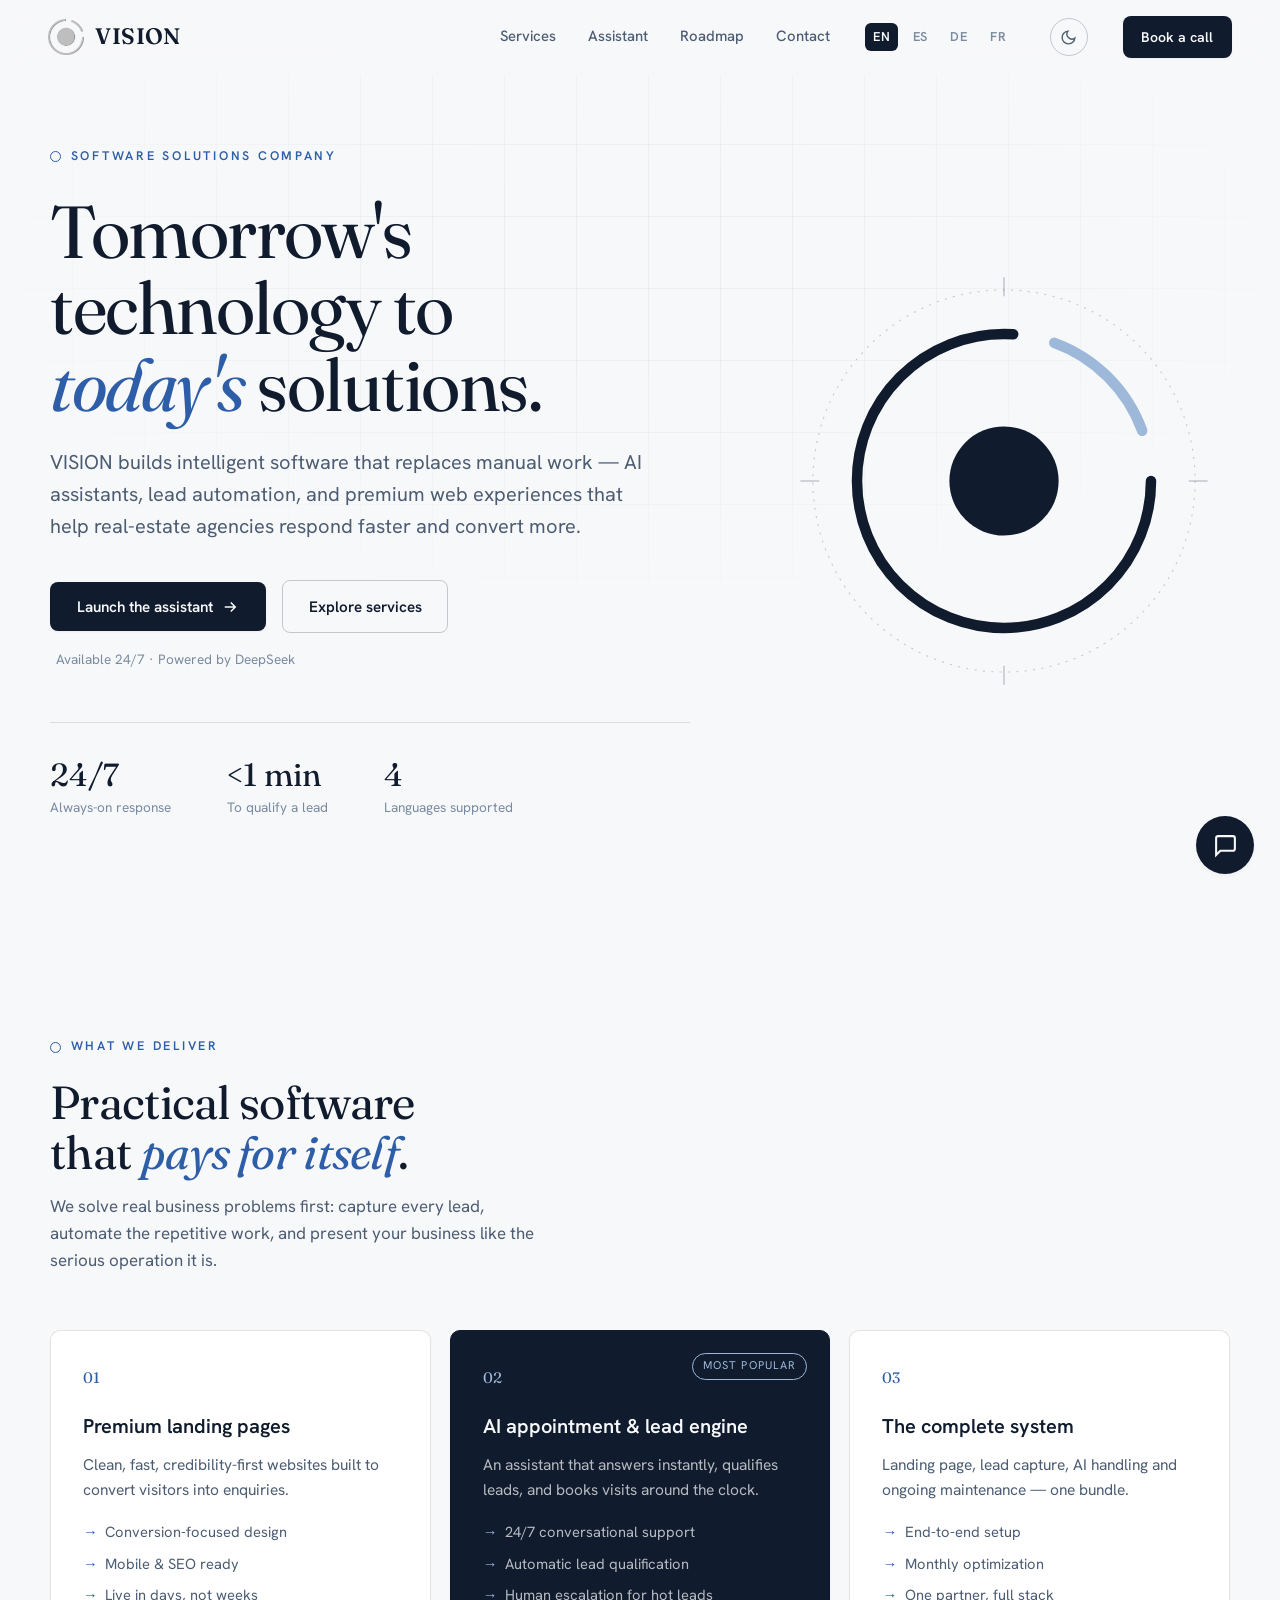
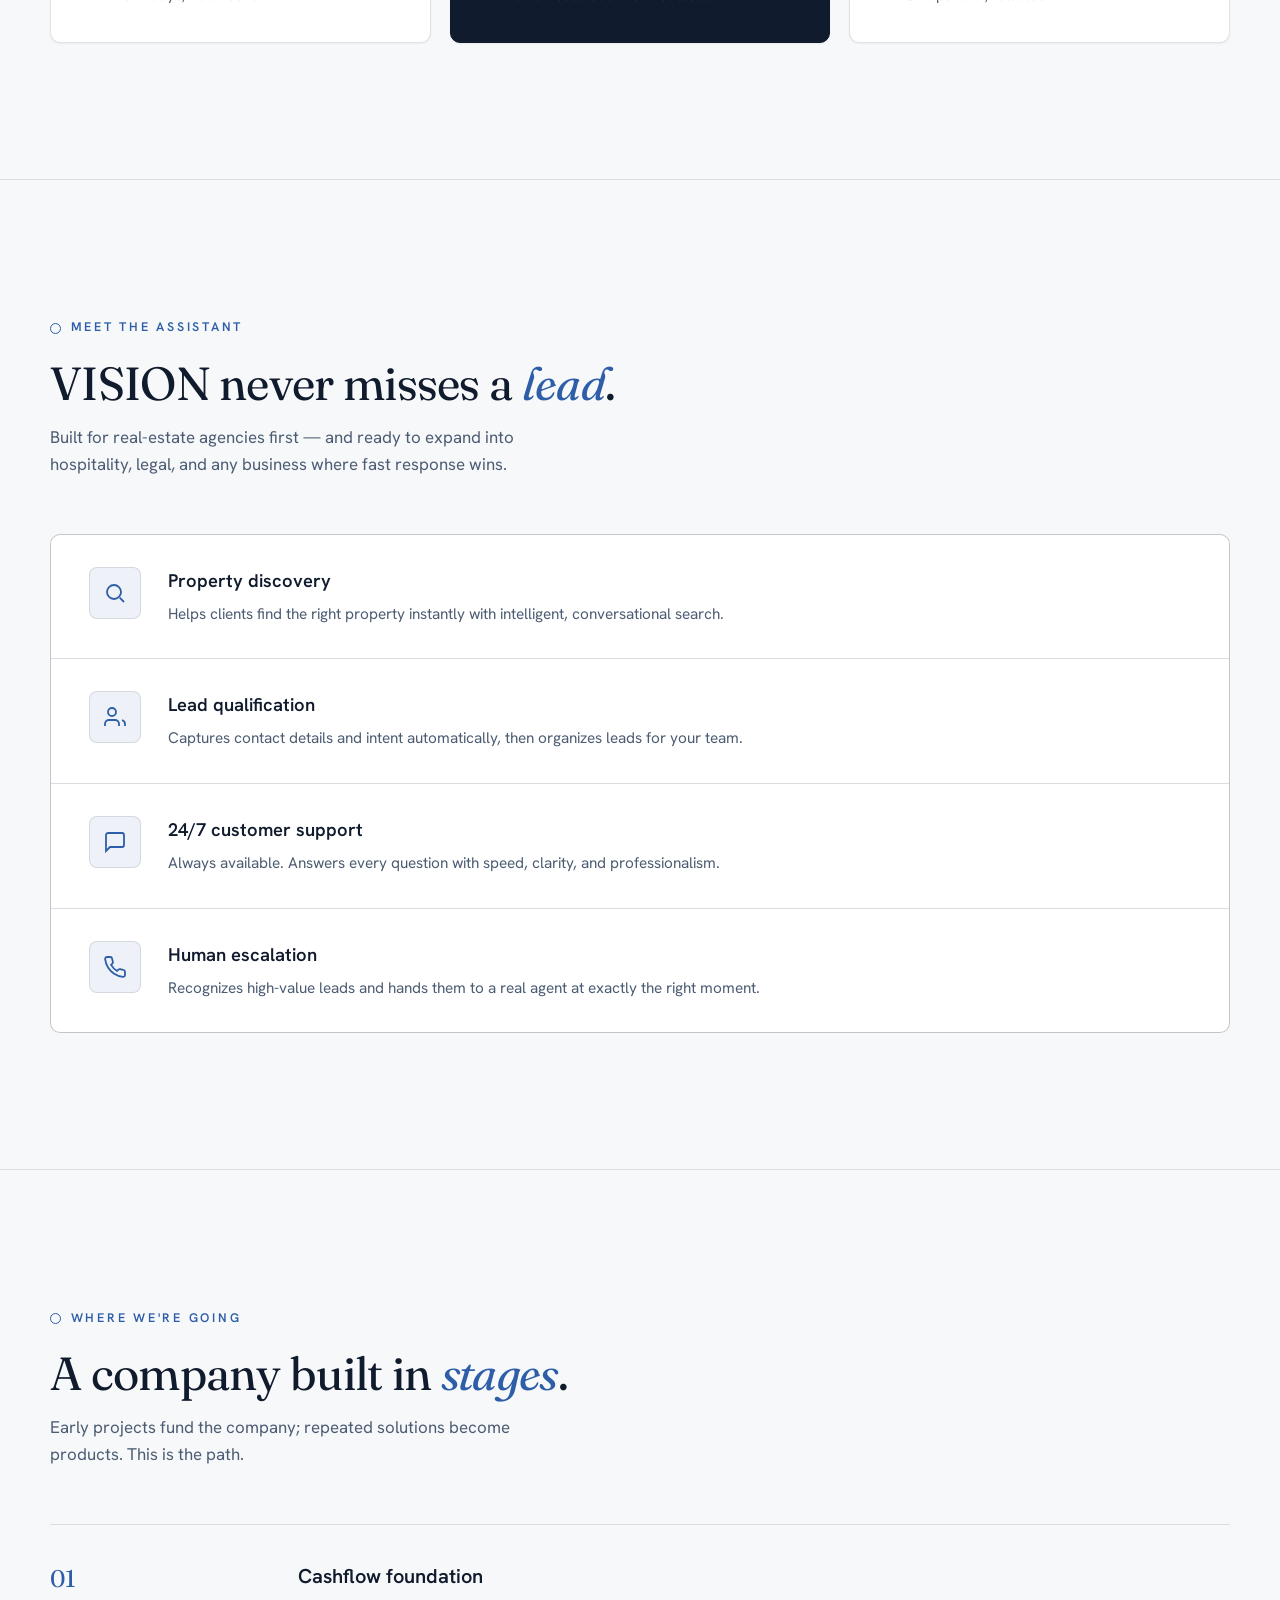
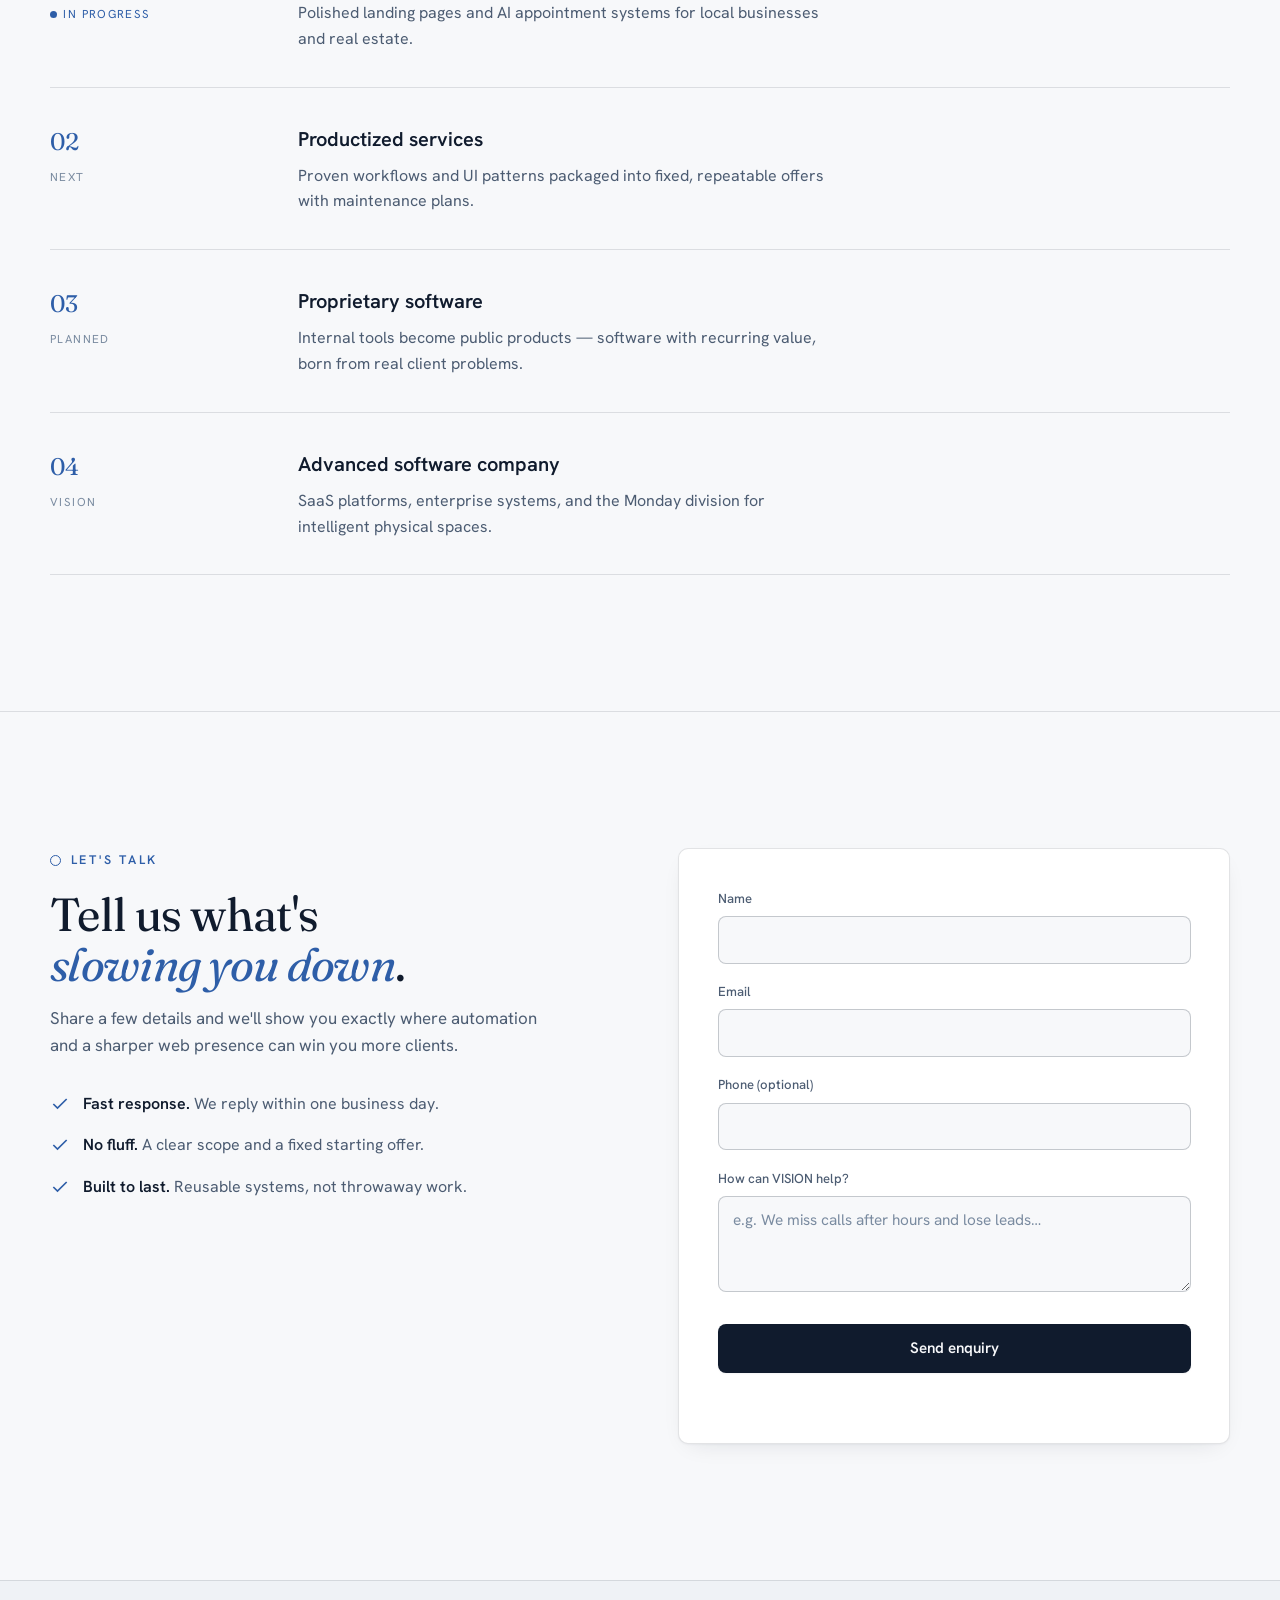
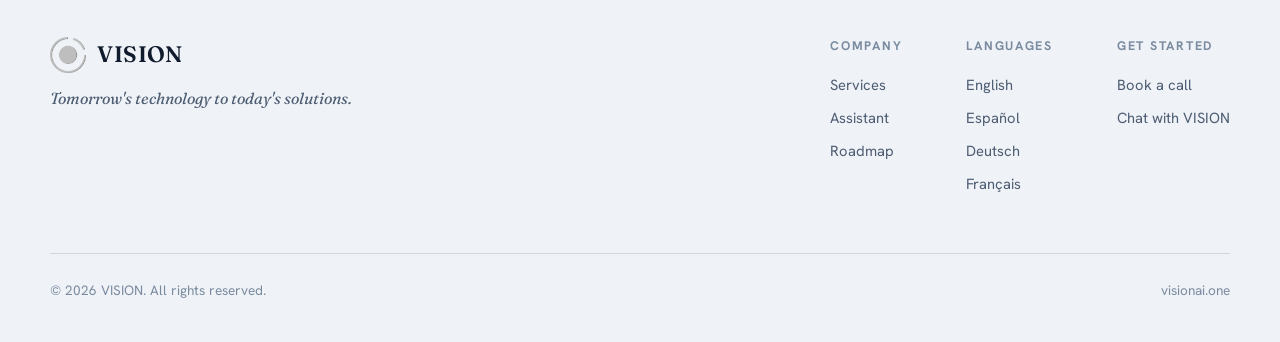
==== commit 39e650f6: "updated webpage" ====
--- a/index.html
+++ b/index.html
@@ -1,11 +1,12 @@
-<!DOCTYPE html>
+﻿<!DOCTYPE html>
 <html lang="en" data-lang="en">
 <head>
   <meta charset="UTF-8" />
   <meta name="viewport" content="width=device-width, initial-scale=1.0" />
-  <title>VISION</title>
+  <title>VISION — Tomorrow's technology to today's solutions</title>
   <meta name="description" content="VISION builds business software that saves time, increases conversion, and automates manual work. AI assistants and polished web experiences for real-estate agencies." />
-  <meta name="theme-color" content="#0a0c10" />
+  <meta name="theme-color" content="#f7f8fa" />
+  <script>document.documentElement.classList.add('js');try{document.documentElement.setAttribute('data-theme', localStorage.getItem('vision_theme')==='dark'?'dark':'light');}catch(e){}</script>
 
   <!-- Open Graph -->
   <meta property="og:title" content="VISION — Tomorrow's technology to today's solutions" />
@@ -30,10 +31,10 @@
   <!-- ============ NAV ============ -->
   <header class="nav">
     <a class="nav-logo" href="index.html">
-      <img src="assets/images/logos/VISION-NewLogo.png" alt="VISION" class="nav-logo-img">
+      <img src="assets/images/logos/VISION-NewLogo.png" alt="" width="36" height="36" class="nav-logo-img">
       VISION
     </a>
-    
+
     <div class="nav-cluster">
       <nav class="nav-links">
         <a href="#services">Services</a>
@@ -43,10 +44,14 @@
       </nav>
       <div class="lang-switch" aria-label="Language">
         <a href="index.html" aria-current="true">EN</a>
-        <a href="es/index.html">ES</a>
-        <a href="de/index.html">DE</a>
-        <a href="fr/index.html">FR</a>
-      </div>
+        <a href="es/">ES</a>
+        <a href="de/">DE</a>
+        <a href="fr/">FR</a>
+      </div>
+      <button id="themeToggle" class="theme-toggle" type="button" aria-label="Switch between light and dark theme">
+        <svg class="icon-moon" viewBox="0 0 24 24" fill="none" stroke="currentColor" stroke-width="2" aria-hidden="true"><path d="M21 12.79A9 9 0 1 1 11.21 3 7 7 0 0 0 21 12.79z"/></svg>
+        <svg class="icon-sun" viewBox="0 0 24 24" fill="none" stroke="currentColor" stroke-width="2" aria-hidden="true"><circle cx="12" cy="12" r="4"/><path d="M12 2v2M12 20v2M4.93 4.93l1.41 1.41M17.66 17.66l1.41 1.41M2 12h2M20 12h2M4.93 19.07l1.41-1.41M17.66 6.34l1.41-1.41"/></svg>
+      </button>
       <a class="btn btn-primary btn-sm" href="#contact">Book a call</a>
     </div>
   </header>
@@ -54,27 +59,41 @@
   <!-- ============ HERO ============ -->
   <section class="hero">
     <div class="container hero-inner">
-      <span class="eyebrow reveal">Software solutions company</span>
-      <h1 class="reveal">Tomorrow's technology to <em>today's</em> solutions.</h1>
-      <p class="hero-sub reveal">
-        VISION builds intelligent software that replaces manual work — AI assistants,
-        lead automation, and premium web experiences that help real-estate agencies
-        respond faster and convert more.
-      </p>
-      <div class="hero-actions reveal">
-        <button class="btn btn-primary" data-open-chat>
-          Launch the assistant
-          <svg width="18" height="18" viewBox="0 0 24 24" fill="none" stroke="currentColor" stroke-width="2"><path d="M5 12h14M13 6l6 6-6 6"/></svg>
-        </button>
-        <a class="btn btn-ghost" href="#services">Explore services</a>
-        <span class="hero-note">Available 24/7 · Powered by DeepSeek</span>
-      </div>
-
-      <div class="hero-stats reveal">
-        <div class="stat"><div class="n">24/7</div><div class="l">Always-on response</div></div>
-        <div class="stat"><div class="n">&lt;1 min</div><div class="l">To qualify a lead</div></div>
-        <div class="stat"><div class="n">4</div><div class="l">Languages supported</div></div>
-      </div>
+      <div class="hero-copy">
+        <span class="eyebrow reveal">Software solutions company</span>
+        <h1 class="reveal">Tomorrow's technology to <em>today's</em> solutions.</h1>
+        <p class="hero-sub reveal">
+          VISION builds intelligent software that replaces manual work — AI assistants,
+          lead automation, and premium web experiences that help real-estate agencies
+          respond faster and convert more.
+        </p>
+        <div class="hero-actions reveal">
+          <button class="btn btn-primary" data-open-chat>
+            Launch the assistant
+            <svg width="18" height="18" viewBox="0 0 24 24" fill="none" stroke="currentColor" stroke-width="2" aria-hidden="true"><path d="M5 12h14M13 6l6 6-6 6"/></svg>
+          </button>
+          <a class="btn btn-ghost" href="#services">Explore services</a>
+          <span class="hero-note">Available 24/7 · Powered by DeepSeek</span>
+        </div>
+
+        <div class="hero-stats reveal">
+          <div class="stat"><div class="n">24/7</div><div class="l">Always-on response</div></div>
+          <div class="stat"><div class="n">&lt;1 min</div><div class="l">To qualify a lead</div></div>
+          <div class="stat"><div class="n">4</div><div class="l">Languages supported</div></div>
+        </div>
+      </div>
+
+      <!-- The VISION lens, drawn as a survey instrument -->
+      <svg class="hero-mark reveal" viewBox="0 0 400 400" aria-hidden="true">
+        <line class="m-axis" x1="200" y1="6" x2="200" y2="24"/>
+        <line class="m-axis" x1="200" y1="376" x2="200" y2="394"/>
+        <line class="m-axis" x1="6" y1="200" x2="24" y2="200"/>
+        <line class="m-axis" x1="376" y1="200" x2="394" y2="200"/>
+        <circle class="m-guide" cx="200" cy="200" r="182"/>
+        <circle class="m-ring" cx="200" cy="200" r="140" pathLength="100"/>
+        <path class="m-arc" d="M 331.6 152.1 A 140 140 0 0 0 247.9 68.4" pathLength="100"/>
+        <circle class="m-core" cx="200" cy="200" r="52"/>
+      </svg>
     </div>
   </section>
 
@@ -138,19 +157,19 @@
 
       <div class="caps reveal">
         <div class="cap">
-          <div class="cap-icon"><svg viewBox="0 0 24 24" fill="none" stroke="currentColor" stroke-width="1.8"><path d="m21 21-4.3-4.3"/><circle cx="11" cy="11" r="7"/></svg></div>
+          <div class="cap-icon"><svg viewBox="0 0 24 24" fill="none" stroke="currentColor" stroke-width="1.8" aria-hidden="true"><path d="m21 21-4.3-4.3"/><circle cx="11" cy="11" r="7"/></svg></div>
           <div><h3>Property discovery</h3><p>Helps clients find the right property instantly with intelligent, conversational search.</p></div>
         </div>
         <div class="cap">
-          <div class="cap-icon"><svg viewBox="0 0 24 24" fill="none" stroke="currentColor" stroke-width="1.8"><path d="M16 21v-2a4 4 0 0 0-4-4H6a4 4 0 0 0-4 4v2"/><circle cx="9" cy="7" r="4"/><path d="M22 21v-2a4 4 0 0 0-3-3.87"/></svg></div>
+          <div class="cap-icon"><svg viewBox="0 0 24 24" fill="none" stroke="currentColor" stroke-width="1.8" aria-hidden="true"><path d="M16 21v-2a4 4 0 0 0-4-4H6a4 4 0 0 0-4 4v2"/><circle cx="9" cy="7" r="4"/><path d="M22 21v-2a4 4 0 0 0-3-3.87"/></svg></div>
           <div><h3>Lead qualification</h3><p>Captures contact details and intent automatically, then organizes leads for your team.</p></div>
         </div>
         <div class="cap">
-          <div class="cap-icon"><svg viewBox="0 0 24 24" fill="none" stroke="currentColor" stroke-width="1.8"><path d="M21 15a2 2 0 0 1-2 2H7l-4 4V5a2 2 0 0 1 2-2h14a2 2 0 0 1 2 2z"/></svg></div>
+          <div class="cap-icon"><svg viewBox="0 0 24 24" fill="none" stroke="currentColor" stroke-width="1.8" aria-hidden="true"><path d="M21 15a2 2 0 0 1-2 2H7l-4 4V5a2 2 0 0 1 2-2h14a2 2 0 0 1 2 2z"/></svg></div>
           <div><h3>24/7 customer support</h3><p>Always available. Answers every question with speed, clarity, and professionalism.</p></div>
         </div>
         <div class="cap">
-          <div class="cap-icon"><svg viewBox="0 0 24 24" fill="none" stroke="currentColor" stroke-width="1.8"><path d="M22 16.92v3a2 2 0 0 1-2.18 2 19.79 19.79 0 0 1-8.63-3.07 19.5 19.5 0 0 1-6-6 19.79 19.79 0 0 1-3.07-8.67A2 2 0 0 1 4.11 2h3a2 2 0 0 1 2 1.72c.13.96.36 1.9.7 2.81a2 2 0 0 1-.45 2.11L8.09 9.91a16 16 0 0 0 6 6l1.27-1.27a2 2 0 0 1 2.11-.45c.91.34 1.85.57 2.81.7A2 2 0 0 1 22 16.92z"/></svg></div>
+          <div class="cap-icon"><svg viewBox="0 0 24 24" fill="none" stroke="currentColor" stroke-width="1.8" aria-hidden="true"><path d="M22 16.92v3a2 2 0 0 1-2.18 2 19.79 19.79 0 0 1-8.63-3.07 19.5 19.5 0 0 1-6-6 19.79 19.79 0 0 1-3.07-8.67A2 2 0 0 1 4.11 2h3a2 2 0 0 1 2 1.72c.13.96.36 1.9.7 2.81a2 2 0 0 1-.45 2.11L8.09 9.91a16 16 0 0 0 6 6l1.27-1.27a2 2 0 0 1 2.11-.45c.91.34 1.85.57 2.81.7A2 2 0 0 1 22 16.92z"/></svg></div>
           <div><h3>Human escalation</h3><p>Recognizes high-value leads and hands them to a real agent at exactly the right moment.</p></div>
         </div>
       </div>
@@ -196,9 +215,9 @@
         <p class="section-sub">Share a few details and we'll show you exactly where automation and a sharper
           web presence can win you more clients.</p>
         <ul class="contact-points">
-          <li><svg viewBox="0 0 24 24" fill="none" stroke="currentColor" stroke-width="2"><path d="M20 6 9 17l-5-5"/></svg><span><b>Fast response.</b> We reply within one business day.</span></li>
-          <li><svg viewBox="0 0 24 24" fill="none" stroke="currentColor" stroke-width="2"><path d="M20 6 9 17l-5-5"/></svg><span><b>No fluff.</b> A clear scope and a fixed starting offer.</span></li>
-          <li><svg viewBox="0 0 24 24" fill="none" stroke="currentColor" stroke-width="2"><path d="M20 6 9 17l-5-5"/></svg><span><b>Built to last.</b> Reusable systems, not throwaway work.</span></li>
+          <li><svg viewBox="0 0 24 24" fill="none" stroke="currentColor" stroke-width="2" aria-hidden="true"><path d="M20 6 9 17l-5-5"/></svg><span><b>Fast response.</b> We reply within one business day.</span></li>
+          <li><svg viewBox="0 0 24 24" fill="none" stroke="currentColor" stroke-width="2" aria-hidden="true"><path d="M20 6 9 17l-5-5"/></svg><span><b>No fluff.</b> A clear scope and a fixed starting offer.</span></li>
+          <li><svg viewBox="0 0 24 24" fill="none" stroke="currentColor" stroke-width="2" aria-hidden="true"><path d="M20 6 9 17l-5-5"/></svg><span><b>Built to last.</b> Reusable systems, not throwaway work.</span></li>
         </ul>
       </div>
 
@@ -230,7 +249,7 @@
     <div class="container">
       <div class="footer-top">
         <div class="footer-brand">
-          <a class="nav-logo" href="index.html"><img src="assets/images/logos/VISION-WhiteNBACK.png" alt="VISION" class="nav-logo-img"> VISION</a>
+          <a class="nav-logo" href="index.html"><img src="assets/images/logos/VISION-NewLogo.png" alt="" width="36" height="36" class="nav-logo-img"> VISION</a>
           <p class="motto">Tomorrow's technology to today's solutions.</p>
         </div>
         <div class="footer-cols">
@@ -263,7 +282,7 @@
 
   <!-- ============ CHAT WIDGET ============ -->
   <button id="chatFab" class="chat-fab" aria-label="Open VISION assistant">
-    <svg viewBox="0 0 24 24" fill="none" stroke="currentColor" stroke-width="2"><path d="M21 15a2 2 0 0 1-2 2H7l-4 4V5a2 2 0 0 1 2-2h14a2 2 0 0 1 2 2z"/></svg>
+    <svg viewBox="0 0 24 24" fill="none" stroke="currentColor" stroke-width="2" aria-hidden="true"><path d="M21 15a2 2 0 0 1-2 2H7l-4 4V5a2 2 0 0 1 2-2h14a2 2 0 0 1 2 2z"/></svg>
   </button>
 
   <div id="chatWidget" class="chat-widget hidden" role="dialog" aria-label="VISION Assistant">
@@ -279,7 +298,7 @@
     <div class="chat-input-row">
       <input type="text" id="chatInput" placeholder="Ask about a property…" autocomplete="off">
       <button id="chatSend" class="chat-send" aria-label="Send">
-        <svg viewBox="0 0 24 24" fill="none" stroke="currentColor" stroke-width="2"><path d="M22 2 11 13M22 2l-7 20-4-9-9-4 20-7z"/></svg>
+        <svg viewBox="0 0 24 24" fill="none" stroke="currentColor" stroke-width="2" aria-hidden="true"><path d="M22 2 11 13M22 2l-7 20-4-9-9-4 20-7z"/></svg>
       </button>
     </div>
   </div>
--- a/dependencies/css/styles.css
+++ b/dependencies/css/styles.css
@@ -1,36 +1,91 @@
 /* ============================================================
-   VISION — premium editorial-tech design system
+   VISION — Observatory design system
    Display: Fraunces · Body: Hanken Grotesk
-   Ink canvas · luminous mint-teal accent · film grain
+   Light "Observatory" default · dark "Deep Field" theme
+   Palette derived from the brand mark: deep navy lens,
+   pale ice-blue arc. One accent, hairline structure,
+   no grain / no glass / no glow.
    ============================================================ */
 
 :root {
-  /* Palette */
-  --ink: #0a0c10;
-  --ink-2: #0e1116;
-  --panel: #12161d;
-  --panel-2: #161b23;
-  --line: rgba(255, 255, 255, 0.08);
-  --line-strong: rgba(255, 255, 255, 0.16);
-
-  --text: #f3f5f8;
-  --muted: #9aa3af;
-  --muted-2: #6b7480;
-
-  --accent: #6ee7c7;          /* luminous mint-teal */
-  --accent-deep: #2fb89a;
-  --accent-blue: #5b8cff;     /* used only in hero aurora */
-  --accent-glow: rgba(110, 231, 199, 0.35);
+  color-scheme: light;
+
+  /* Ground */
+  --bg: #f7f8fa;
+  --bg-2: #eff2f6;
+  --surface: #ffffff;
+
+  /* Ink */
+  --ink: #101b2d;
+  --muted: #4c5c72;
+  --muted-2: #7a8ba0;
+
+  /* Structure */
+  --line: rgba(16, 27, 45, 0.12);
+  --line-strong: rgba(16, 27, 45, 0.22);
+
+  /* Accent — signal blue from the mark; arc = the pale ice segment */
+  --accent: #2e5ea8;
+  --accent-strong: #244b87;
+  --accent-wash: rgba(46, 94, 168, 0.08);
+  --arc: #9db8d9;
+
+  /* Primary action = the navy of the lens itself */
+  --cta: #101b2d;
+  --cta-text: #f7f8fa;
+  --cta-hover: #1b2b45;
+
+  /* State */
+  --ok: #1e7f5c;
+  --err: #b3335c;
+
+  /* Elevation — navy-tinted, one light source */
+  --shadow-rest: 0 1px 2px rgba(16, 27, 45, 0.05);
+  --shadow-raise: 0 1px 2px rgba(16, 27, 45, 0.04), 0 8px 24px -12px rgba(16, 27, 45, 0.14);
+  --shadow-float: 0 2px 4px rgba(16, 27, 45, 0.04), 0 24px 64px -24px rgba(16, 27, 45, 0.22);
 
   /* Type */
   --font-display: "Fraunces", Georgia, "Times New Roman", serif;
   --font-body: "Hanken Grotesk", -apple-system, BlinkMacSystemFont, sans-serif;
 
-  /* Spacing & shape */
-  --radius: 16px;
-  --radius-sm: 10px;
+  /* Shape & rhythm */
+  --radius: 10px;
+  --radius-sm: 8px;
   --maxw: 1180px;
-  --ease: cubic-bezier(0.22, 1, 0.36, 1);
+  --ease: cubic-bezier(0.16, 1, 0.3, 1);
+}
+
+html[data-theme="dark"] {
+  color-scheme: dark;
+
+  --bg: #0b0e14;
+  --bg-2: #10141c;
+  --surface: #131823;
+
+  --ink: #e8ecf2;
+  --muted: #9aa7b8;
+  --muted-2: #6a7788;
+
+  --line: rgba(232, 236, 242, 0.09);
+  --line-strong: rgba(232, 236, 242, 0.18);
+
+  --accent: #8fb6ff;
+  --accent-strong: #a9c7ff;
+  --accent-wash: rgba(143, 182, 255, 0.09);
+  --arc: #35507a;
+
+  /* Dark CTA = the silver of the metallic wordmark */
+  --cta: #e8ecf2;
+  --cta-text: #0b0e14;
+  --cta-hover: #ffffff;
+
+  --ok: #5cc79a;
+  --err: #ff8daa;
+
+  /* Dark elevation: lighter surfaces do the work, shadows stay quiet */
+  --shadow-rest: 0 1px 2px rgba(0, 0, 0, 0.3);
+  --shadow-raise: 0 2px 6px rgba(0, 0, 0, 0.35);
+  --shadow-float: 0 12px 48px -16px rgba(0, 0, 0, 0.6);
 }
 
 * { margin: 0; padding: 0; box-sizing: border-box; }
@@ -39,31 +94,28 @@
 
 body {
   font-family: var(--font-body);
-  background-color: var(--ink);
-  color: var(--text);
+  background-color: var(--bg);
+  color: var(--ink);
   line-height: 1.6;
   overflow-x: hidden;
   -webkit-font-smoothing: antialiased;
   text-rendering: optimizeLegibility;
 }
 
-/* Film grain + ambient glow overlay */
-body::before {
-  content: "";
-  position: fixed;
-  inset: 0;
-  z-index: 1;
-  pointer-events: none;
-  opacity: 0.05;
-  background-image: url("data:image/svg+xml,%3Csvg xmlns='http://www.w3.org/2000/svg' width='160' height='160'%3E%3Cfilter id='n'%3E%3CfeTurbulence type='fractalNoise' baseFrequency='0.85' numOctaves='3' stitchTiles='stitch'/%3E%3C/filter%3E%3Crect width='100%25' height='100%25' filter='url(%23n)'/%3E%3C/svg%3E");
-}
-
-::selection { background: var(--accent); color: var(--ink); }
+::selection { background: var(--accent); color: var(--bg); }
 
 a { color: inherit; text-decoration: none; }
+
+:focus-visible {
+  outline: 2px solid var(--accent);
+  outline-offset: 2px;
+  border-radius: 2px;
+}
 
 /* ---- Layout helpers ---- */
 .container { width: min(100% - 3rem, var(--maxw)); margin-inline: auto; }
+
+/* Eyebrow: small lens ring replaces the generic dash */
 .eyebrow {
   font-size: 0.78rem;
   letter-spacing: 0.22em;
@@ -76,20 +128,24 @@
 }
 .eyebrow::before {
   content: "";
-  width: 26px; height: 1px;
-  background: var(--accent);
-  opacity: 0.7;
-}
-
-.section { position: relative; z-index: 2; padding: clamp(5rem, 11vw, 9rem) 0; }
+  width: 9px;
+  height: 9px;
+  border: 1.5px solid var(--accent);
+  border-radius: 50%;
+  flex-shrink: 0;
+}
+
+.section { position: relative; padding: clamp(5rem, 11vw, 8.5rem) 0; }
+.section + .section { border-top: 1px solid var(--line); }
 .section-head { max-width: 640px; margin-bottom: 3.5rem; }
 .section-title {
   font-family: var(--font-display);
   font-weight: 400;
-  font-size: clamp(2rem, 5vw, 3.1rem);
+  font-size: clamp(1.9rem, 4.5vw, 2.9rem);
   line-height: 1.08;
-  letter-spacing: -0.01em;
+  letter-spacing: -0.015em;
   margin: 1.1rem 0 0.9rem;
+  text-wrap: balance;
 }
 .section-title em { font-style: italic; color: var(--accent); }
 .section-sub { color: var(--muted); font-size: 1.06rem; max-width: 56ch; }
@@ -104,13 +160,13 @@
   display: flex;
   justify-content: space-between;
   align-items: center;
-  padding: 1.1rem clamp(1.5rem, 4vw, 3rem);
-  background: rgba(10, 12, 16, 0.55);
-  backdrop-filter: blur(14px) saturate(140%);
+  padding: 1rem clamp(1.5rem, 4vw, 3rem);
+  background: color-mix(in srgb, var(--bg) 88%, transparent);
+  backdrop-filter: blur(12px);
   border-bottom: 1px solid transparent;
   transition: border-color 0.4s var(--ease), background 0.4s var(--ease);
 }
-.nav.scrolled { border-bottom-color: var(--line); background: rgba(10, 12, 16, 0.82); }
+.nav.scrolled { border-bottom-color: var(--line); background: color-mix(in srgb, var(--bg) 96%, transparent); }
 
 .nav-logo {
   display: flex;
@@ -118,42 +174,68 @@
   gap: 0.7rem;
   font-family: var(--font-display);
   font-weight: 600;
-  font-size: 1.45rem;
+  font-size: 1.4rem;
   letter-spacing: 0.02em;
-}
-.nav-logo-img { width: 38px; height: 38px; object-fit: contain; }
-
-.nav-cluster { display: flex; align-items: center; gap: clamp(1rem, 3vw, 2.4rem); }
+  color: var(--ink);
+}
+.nav-logo-img { width: 36px; height: 36px; object-fit: contain; }
+/* the source logo is navy-on-transparent; invert it on the dark ground */
+html[data-theme="dark"] .nav-logo-img,
+html[data-theme="dark"] .footer .nav-logo-img { filter: invert(1) hue-rotate(180deg) saturate(0.6) brightness(1.1); }
+
+.nav-cluster { display: flex; align-items: center; gap: clamp(1rem, 3vw, 2.2rem); }
 .nav-links { display: flex; gap: clamp(1rem, 2.5vw, 2rem); }
 .nav-links a {
   font-size: 0.93rem;
   font-weight: 500;
   color: var(--muted);
   position: relative;
-  transition: color 0.25s var(--ease);
+  transition: color 0.15s var(--ease);
 }
 .nav-links a::after {
   content: "";
   position: absolute;
   left: 0; bottom: -5px;
-  width: 0; height: 1.5px;
+  width: 100%; height: 1.5px;
   background: var(--accent);
-  transition: width 0.3s var(--ease);
-}
-.nav-links a:hover { color: var(--text); }
-.nav-links a:hover::after { width: 100%; }
-
-.lang-switch { display: flex; gap: 0.55rem; font-size: 0.8rem; }
+  transform: scaleX(0);
+  transform-origin: left;
+  transition: transform 0.25s var(--ease);
+}
+.nav-links a:hover { color: var(--ink); }
+.nav-links a:hover::after { transform: scaleX(1); }
+
+.lang-switch { display: flex; gap: 0.4rem; font-size: 0.8rem; }
 .lang-switch a {
   color: var(--muted-2);
   padding: 0.25rem 0.5rem;
   border-radius: 6px;
   font-weight: 600;
   letter-spacing: 0.05em;
-  transition: all 0.25s var(--ease);
-}
-.lang-switch a:hover { color: var(--text); }
-.lang-switch a[aria-current="true"] { color: var(--ink); background: var(--accent); }
+  transition: color 0.15s var(--ease), background 0.15s var(--ease);
+}
+.lang-switch a:hover { color: var(--ink); }
+.lang-switch a[aria-current="true"] { color: var(--bg); background: var(--ink); }
+
+/* Theme toggle */
+.theme-toggle {
+  width: 38px; height: 38px;
+  display: grid;
+  place-items: center;
+  background: transparent;
+  border: 1px solid var(--line-strong);
+  border-radius: 50%;
+  color: var(--muted);
+  cursor: pointer;
+  transition: color 0.15s var(--ease), border-color 0.15s var(--ease);
+}
+.theme-toggle:hover { color: var(--ink); border-color: var(--accent); }
+.theme-toggle:active { transform: scale(0.96); }
+.theme-toggle svg { width: 17px; height: 17px; }
+.theme-toggle .icon-sun { display: none; }
+.theme-toggle .icon-moon { display: block; }
+html[data-theme="dark"] .theme-toggle .icon-sun { display: block; }
+html[data-theme="dark"] .theme-toggle .icon-moon { display: none; }
 
 /* ---- Buttons ---- */
 .btn {
@@ -164,62 +246,52 @@
   font-family: var(--font-body);
   font-weight: 600;
   font-size: 0.95rem;
-  padding: 0.85rem 1.5rem;
-  border-radius: 100px;
+  padding: 0.85rem 1.6rem;
+  border-radius: var(--radius-sm);
   border: 1px solid transparent;
   cursor: pointer;
-  transition: transform 0.25s var(--ease), box-shadow 0.3s var(--ease),
-              background 0.3s var(--ease), color 0.3s var(--ease);
+  transition: transform 0.15s var(--ease), background-color 0.15s var(--ease),
+              color 0.15s var(--ease), border-color 0.15s var(--ease),
+              box-shadow 0.15s var(--ease);
   white-space: nowrap;
 }
+.btn:active { transform: translateY(1px); }
 .btn-primary {
-  background: var(--accent);
-  color: var(--ink);
-  box-shadow: 0 0 0 0 var(--accent-glow);
+  background: var(--cta);
+  color: var(--cta-text);
+  box-shadow: var(--shadow-rest);
 }
 .btn-primary:hover {
-  transform: translateY(-2px);
-  box-shadow: 0 14px 38px -10px var(--accent-glow);
+  background: var(--cta-hover);
+  box-shadow: var(--shadow-raise);
+  transform: translateY(-1px);
+}
+.btn-primary:disabled {
+  opacity: 0.55;
+  cursor: not-allowed;
+  transform: none;
+  box-shadow: none;
 }
 .btn-ghost {
   background: transparent;
-  color: var(--text);
+  color: var(--ink);
   border-color: var(--line-strong);
 }
-.btn-ghost:hover { border-color: var(--accent); color: var(--accent); transform: translateY(-2px); }
-.btn-sm { padding: 0.6rem 1.1rem; font-size: 0.88rem; }
-
-/* ============================================================
-   HERO
+.btn-ghost:hover { border-color: var(--accent); color: var(--accent); transform: translateY(-1px); }
+.btn-sm { padding: 0.55rem 1.1rem; font-size: 0.88rem; }
+
+/* ============================================================
+   HERO — headline left, instrument mark right
    ============================================================ */
 .hero {
   position: relative;
-  z-index: 2;
-  min-height: 100vh;
+  min-height: 88vh;
   display: flex;
   align-items: center;
-  padding: 8rem 0 5rem;
+  padding: 9rem 0 5rem;
   overflow: hidden;
 }
-/* Aurora light */
-.hero::before {
-  content: "";
-  position: absolute;
-  top: -20%; left: 50%;
-  width: 120vw; height: 90vh;
-  transform: translateX(-50%);
-  background:
-    radial-gradient(40% 50% at 30% 40%, rgba(110, 231, 199, 0.16), transparent 70%),
-    radial-gradient(45% 55% at 72% 55%, rgba(91, 140, 255, 0.14), transparent 70%);
-  filter: blur(20px);
-  z-index: -1;
-  animation: drift 18s ease-in-out infinite alternate;
-}
-@keyframes drift {
-  0% { transform: translateX(-50%) translateY(0) scale(1); }
-  100% { transform: translateX(-50%) translateY(30px) scale(1.08); }
-}
-/* faint grid */
+/* faint survey grid, masked to the upper area */
 .hero::after {
   content: "";
   position: absolute;
@@ -228,42 +300,98 @@
   background-image:
     linear-gradient(var(--line) 1px, transparent 1px),
     linear-gradient(90deg, var(--line) 1px, transparent 1px);
-  background-size: 64px 64px;
-  mask-image: radial-gradient(ellipse 80% 60% at 50% 35%, #000 30%, transparent 75%);
-  opacity: 0.5;
-}
-
-.hero-inner { max-width: 880px; }
+  background-size: 72px 72px;
+  mask-image: radial-gradient(ellipse 75% 55% at 50% 30%, #000 20%, transparent 72%);
+  opacity: 0.4;
+}
+
+.hero-inner {
+  display: grid;
+  grid-template-columns: minmax(0, 1.25fr) minmax(0, 0.85fr);
+  gap: clamp(2rem, 5vw, 4rem);
+  align-items: center;
+}
+.hero-copy { max-width: 640px; }
 .hero h1 {
   font-family: var(--font-display);
   font-weight: 400;
-  font-size: clamp(2.7rem, 8vw, 5.6rem);
-  line-height: 1.02;
+  font-size: clamp(2.6rem, 6.5vw, 4.6rem);
+  line-height: 1.04;
   letter-spacing: -0.02em;
-  margin: 1.6rem 0 1.4rem;
+  margin: 1.5rem 0 1.4rem;
+  text-wrap: balance;
 }
 .hero h1 em { font-style: italic; color: var(--accent); }
 .hero-sub {
-  font-size: clamp(1.05rem, 2.2vw, 1.35rem);
+  font-size: clamp(1.05rem, 2vw, 1.25rem);
   color: var(--muted);
-  max-width: 60ch;
+  max-width: 54ch;
   margin-bottom: 2.4rem;
 }
 .hero-actions { display: flex; flex-wrap: wrap; gap: 1rem; align-items: center; }
 .hero-note { color: var(--muted-2); font-size: 0.85rem; margin-left: 0.4rem; }
+
+/* The signature: the VISION lens drawn as a survey instrument */
+.hero-mark {
+  width: 100%;
+  max-width: 420px;
+  height: auto;
+  justify-self: center;
+  color: var(--ink);
+}
+.hero-mark .m-guide {
+  fill: none;
+  stroke: var(--line-strong);
+  stroke-width: 1;
+  stroke-dasharray: 2 6;
+}
+.hero-mark .m-ring {
+  fill: none;
+  stroke: currentColor;
+  stroke-width: 10;
+  stroke-linecap: round;
+  /* ring broken at the upper right — the mark's signature gap */
+  stroke-dasharray: 76 24;
+}
+.hero-mark .m-arc {
+  fill: none;
+  stroke: var(--arc);
+  stroke-width: 10;
+  stroke-linecap: round;
+  stroke-dasharray: 100 100;
+  /* one orchestrated moment: the ice arc draws itself into the gap on load */
+  animation: arc-in 1.1s var(--ease) 0.35s backwards;
+}
+@keyframes arc-in {
+  from { stroke-dashoffset: 100; }
+  to { stroke-dashoffset: 0; }
+}
+.hero-mark .m-core { fill: currentColor; }
+.hero-mark .m-axis {
+  stroke: var(--line-strong);
+  stroke-width: 1.5;
+}
+/* the guide ring surveys, imperceptibly slowly */
+@keyframes survey { to { transform: rotate(360deg); } }
+.hero-mark .m-guide {
+  transform-origin: 200px 200px;
+  transform-box: view-box;
+  animation: survey 120s linear infinite;
+}
 
 .hero-stats {
   display: flex;
   flex-wrap: wrap;
   gap: clamp(1.5rem, 5vw, 3.5rem);
-  margin-top: 3.5rem;
+  margin-top: 3.2rem;
   padding-top: 2.2rem;
   border-top: 1px solid var(--line);
 }
 .stat .n {
   font-family: var(--font-display);
   font-size: 2rem;
-  color: var(--text);
+  font-variant-numeric: tabular-nums;
+  color: var(--ink);
   line-height: 1;
 }
 .stat .l { color: var(--muted-2); font-size: 0.85rem; margin-top: 0.4rem; }
@@ -279,58 +407,78 @@
 .offer {
   position: relative;
   padding: 2.2rem 2rem;
-  background: linear-gradient(160deg, var(--panel), var(--ink-2));
+  background: var(--surface);
   border: 1px solid var(--line);
   border-radius: var(--radius);
-  overflow: hidden;
-  transition: transform 0.4s var(--ease), border-color 0.4s var(--ease);
-}
-.offer::after {
-  content: "";
-  position: absolute;
-  top: 0; left: 0; right: 0; height: 2px;
-  background: linear-gradient(90deg, transparent, var(--accent), transparent);
-  transform: scaleX(0);
-  transition: transform 0.5s var(--ease);
-}
-.offer:hover { transform: translateY(-6px); border-color: var(--line-strong); }
-.offer:hover::after { transform: scaleX(1); }
-.offer.featured { border-color: rgba(110, 231, 199, 0.4); }
-.offer .tag {
-  position: absolute; top: 1.4rem; right: 1.4rem;
-  font-size: 0.7rem; letter-spacing: 0.1em; text-transform: uppercase;
-  color: var(--accent); border: 1px solid var(--accent-deep);
-  padding: 0.2rem 0.6rem; border-radius: 100px;
+  box-shadow: var(--shadow-rest);
+  transition: transform 0.2s var(--ease), border-color 0.2s var(--ease),
+              box-shadow 0.2s var(--ease);
+}
+.offer:hover {
+  transform: translateY(-2px);
+  border-color: var(--line-strong);
+  box-shadow: var(--shadow-raise);
 }
 .offer-num {
   font-family: var(--font-display);
-  font-size: 0.95rem; color: var(--accent); margin-bottom: 1.2rem;
-}
-.offer h3 { font-size: 1.3rem; font-weight: 600; margin-bottom: 0.7rem; }
+  font-size: 0.95rem;
+  color: var(--accent);
+  margin-bottom: 1.2rem;
+}
+.offer h3 { font-size: 1.25rem; font-weight: 600; margin-bottom: 0.7rem; }
 .offer p { color: var(--muted); font-size: 0.97rem; }
 .offer ul { list-style: none; margin-top: 1.1rem; display: grid; gap: 0.5rem; }
 .offer li { color: var(--muted); font-size: 0.92rem; padding-left: 1.4rem; position: relative; }
 .offer li::before { content: "→"; position: absolute; left: 0; color: var(--accent); }
 
-/* ============================================================
-   CAPABILITIES (alternating rows)
-   ============================================================ */
-.caps { display: grid; gap: 1px; background: var(--line); border: 1px solid var(--line); border-radius: var(--radius); overflow: hidden; }
+/* Featured card inverts to the lens navy — the one loud element in the grid */
+.offer.featured {
+  background: var(--cta);
+  border-color: var(--cta);
+  color: var(--cta-text);
+}
+.offer.featured h3 { color: var(--cta-text); }
+.offer.featured p,
+.offer.featured li { color: color-mix(in srgb, var(--cta-text) 72%, transparent); }
+.offer.featured .offer-num,
+.offer.featured li::before { color: var(--arc); }
+.offer.featured .tag {
+  color: var(--arc);
+  border-color: var(--arc);
+}
+.offer .tag {
+  position: absolute; top: 1.4rem; right: 1.4rem;
+  font-size: 0.7rem; letter-spacing: 0.1em; text-transform: uppercase;
+  color: var(--accent); border: 1px solid var(--accent);
+  padding: 0.2rem 0.6rem; border-radius: 100px;
+}
+
+/* ============================================================
+   CAPABILITIES (joined rows)
+   ============================================================ */
+.caps {
+  display: grid;
+  gap: 1px;
+  background: var(--line);
+  border: 1px solid var(--line);
+  border-radius: var(--radius);
+  overflow: hidden;
+}
 .cap {
   display: grid;
   grid-template-columns: 56px 1fr;
   gap: 1.4rem;
   padding: 2rem clamp(1.4rem, 3vw, 2.4rem);
-  background: var(--ink-2);
-  transition: background 0.3s var(--ease);
-}
-.cap:hover { background: var(--panel); }
+  background: var(--surface);
+  transition: background-color 0.2s var(--ease);
+}
+.cap:hover { background: var(--bg-2); }
 .cap-icon {
   width: 52px; height: 52px;
   display: grid; place-items: center;
-  border-radius: 12px;
-  background: rgba(110, 231, 199, 0.08);
-  border: 1px solid rgba(110, 231, 199, 0.2);
+  border-radius: var(--radius-sm);
+  background: var(--accent-wash);
+  border: 1px solid var(--line);
   color: var(--accent);
 }
 .cap-icon svg { width: 24px; height: 24px; }
@@ -338,16 +486,15 @@
 .cap p { color: var(--muted); font-size: 0.96rem; }
 
 /* ============================================================
-   ROADMAP
-   ============================================================ */
-.roadmap-wrap { position: relative; display: grid; gap: 0; }
+   ROADMAP — editorial ledger rows
+   ============================================================ */
+.roadmap-wrap { display: grid; }
 .stage {
   display: grid;
   grid-template-columns: minmax(120px, 200px) 1fr;
   gap: clamp(1rem, 4vw, 3rem);
   padding: 2.2rem 0;
   border-top: 1px solid var(--line);
-  transition: opacity 0.3s var(--ease);
 }
 .stage:last-child { border-bottom: 1px solid var(--line); }
 .stage-k { display: flex; flex-direction: column; gap: 0.4rem; }
@@ -356,8 +503,14 @@
   font-size: 0.72rem; letter-spacing: 0.12em; text-transform: uppercase;
   color: var(--muted-2);
 }
-.stage-k .status.now { color: var(--accent); }
-.stage h3 { font-size: 1.3rem; font-weight: 600; margin-bottom: 0.5rem; }
+.stage-k .status.now { color: var(--accent); display: inline-flex; align-items: center; gap: 0.4rem; }
+.stage-k .status.now::before {
+  content: "";
+  width: 7px; height: 7px;
+  border-radius: 50%;
+  background: var(--accent);
+}
+.stage h3 { font-size: 1.25rem; font-weight: 600; margin-bottom: 0.5rem; }
 .stage p { color: var(--muted); max-width: 60ch; }
 
 /* ============================================================
@@ -372,53 +525,55 @@
 .contact-copy .section-title { margin-top: 1rem; }
 .contact-points { list-style: none; margin-top: 2rem; display: grid; gap: 1rem; }
 .contact-points li { display: flex; gap: 0.8rem; color: var(--muted); }
-.contact-points li b { color: var(--text); font-weight: 600; }
+.contact-points li b { color: var(--ink); font-weight: 600; }
 .contact-points svg { width: 20px; height: 20px; color: var(--accent); flex-shrink: 0; margin-top: 3px; }
 
 .lead-form {
-  background: linear-gradient(160deg, var(--panel), var(--ink-2));
+  background: var(--surface);
   border: 1px solid var(--line);
   border-radius: var(--radius);
   padding: clamp(1.6rem, 4vw, 2.4rem);
+  box-shadow: var(--shadow-raise);
 }
 .field { margin-bottom: 1.1rem; }
-.field label { display: block; font-size: 0.82rem; color: var(--muted); margin-bottom: 0.45rem; }
+.field label { display: block; font-size: 0.82rem; font-weight: 500; color: var(--muted); margin-bottom: 0.45rem; }
 .field input, .field textarea {
   width: 100%;
   font-family: var(--font-body);
   font-size: 0.96rem;
-  color: var(--text);
-  background: var(--ink);
+  color: var(--ink);
+  background: var(--bg);
   border: 1px solid var(--line-strong);
   border-radius: var(--radius-sm);
   padding: 0.8rem 0.9rem;
-  transition: border-color 0.25s var(--ease), box-shadow 0.25s var(--ease);
-}
+  transition: border-color 0.15s var(--ease), box-shadow 0.15s var(--ease);
+}
+.field input::placeholder, .field textarea::placeholder { color: var(--muted-2); }
 .field textarea { resize: vertical; min-height: 96px; }
 .field input:focus, .field textarea:focus {
   outline: none;
   border-color: var(--accent);
-  box-shadow: 0 0 0 3px rgba(110, 231, 199, 0.12);
+  box-shadow: 0 0 0 3px var(--accent-wash);
 }
 .lead-form .btn-primary { width: 100%; margin-top: 0.4rem; }
-.form-status { font-size: 0.9rem; margin-top: 0.9rem; min-height: 1.2em; }
-.form-status.ok { color: var(--accent); }
-.form-status.err { color: #ff8095; }
+.form-status { font-size: 0.9rem; margin-top: 0.9rem; min-height: 1.2em; color: var(--muted); }
+.form-status.ok { color: var(--ok); }
+.form-status.err { color: var(--err); }
 
 /* ============================================================
    FOOTER
    ============================================================ */
 .footer {
-  position: relative; z-index: 2;
   border-top: 1px solid var(--line);
   padding: 3.5rem 0 2.5rem;
+  background: var(--bg-2);
 }
 .footer-top { display: flex; flex-wrap: wrap; justify-content: space-between; gap: 2rem; }
 .footer-brand { max-width: 320px; }
 .footer-brand .motto { color: var(--muted); font-style: italic; font-family: var(--font-display); margin-top: 0.8rem; }
 .footer-cols { display: flex; gap: clamp(2rem, 6vw, 4rem); flex-wrap: wrap; }
 .footer-col h4 { font-size: 0.78rem; letter-spacing: 0.14em; text-transform: uppercase; color: var(--muted-2); margin-bottom: 1rem; }
-.footer-col a { display: block; color: var(--muted); font-size: 0.92rem; margin-bottom: 0.6rem; transition: color 0.2s var(--ease); }
+.footer-col a { display: block; color: var(--muted); font-size: 0.92rem; margin-bottom: 0.6rem; transition: color 0.15s var(--ease); }
 .footer-col a:hover { color: var(--accent); }
 .footer-bottom {
   margin-top: 3rem; padding-top: 1.6rem; border-top: 1px solid var(--line);
@@ -433,18 +588,18 @@
   position: fixed;
   bottom: 1.6rem; right: 1.6rem;
   z-index: 9998;
-  width: 60px; height: 60px;
+  width: 58px; height: 58px;
   border-radius: 50%;
   border: none;
   cursor: pointer;
-  background: var(--accent);
-  color: var(--ink);
+  background: var(--cta);
+  color: var(--cta-text);
   display: grid; place-items: center;
-  box-shadow: 0 12px 34px -8px var(--accent-glow);
-  transition: transform 0.3s var(--ease);
-}
-.chat-fab:hover { transform: scale(1.08) rotate(6deg); }
-.chat-fab svg { width: 26px; height: 26px; }
+  box-shadow: var(--shadow-float);
+  transition: transform 0.15s var(--ease);
+}
+.chat-fab:hover { transform: scale(1.05); }
+.chat-fab svg { width: 25px; height: 25px; }
 .chat-fab.hidden { display: none; }
 
 .chat-widget {
@@ -455,85 +610,86 @@
   height: 560px; max-height: calc(100vh - 3rem);
   display: flex;
   flex-direction: column;
-  background: var(--panel);
+  background: var(--surface);
   border: 1px solid var(--line-strong);
-  border-radius: 20px;
+  border-radius: 16px;
   overflow: hidden;
-  box-shadow: 0 30px 80px -20px rgba(0, 0, 0, 0.7);
+  box-shadow: var(--shadow-float);
   transform-origin: bottom right;
-  animation: pop 0.35s var(--ease);
+  animation: pop 0.3s var(--ease);
 }
 .chat-widget.hidden { display: none; }
 @keyframes pop {
-  from { opacity: 0; transform: translateY(20px) scale(0.96); }
+  from { opacity: 0; transform: translateY(16px) scale(0.97); }
   to { opacity: 1; transform: translateY(0) scale(1); }
 }
 
 .chat-header {
   display: flex; align-items: center; gap: 0.7rem;
   padding: 1rem 1.2rem;
-  background: var(--ink-2);
+  background: var(--bg-2);
   border-bottom: 1px solid var(--line);
 }
 .chat-avatar {
   width: 34px; height: 34px; border-radius: 50%;
-  background: var(--accent); color: var(--ink);
+  background: var(--cta); color: var(--cta-text);
   display: grid; place-items: center; font-family: var(--font-display); font-weight: 600;
 }
 .chat-title { font-weight: 600; font-size: 0.98rem; line-height: 1.1; }
-.chat-status { font-size: 0.74rem; color: var(--accent); display: flex; align-items: center; gap: 0.35rem; }
-.chat-status::before { content: ""; width: 7px; height: 7px; border-radius: 50%; background: var(--accent); box-shadow: 0 0 8px var(--accent); }
+.chat-status { font-size: 0.74rem; color: var(--ok); display: flex; align-items: center; gap: 0.35rem; }
+.chat-status::before { content: ""; width: 7px; height: 7px; border-radius: 50%; background: var(--ok); }
 .chat-close { margin-left: auto; background: none; border: none; color: var(--muted); cursor: pointer; font-size: 1.1rem; padding: 0.3rem; border-radius: 8px; }
-.chat-close:hover { color: var(--text); background: var(--line); }
-
-.chat-messages { flex: 1; overflow-y: auto; padding: 1.2rem; display: flex; flex-direction: column; gap: 0.8rem; }
+.chat-close:hover { color: var(--ink); background: var(--line); }
+
+.chat-messages { flex: 1; overflow-y: auto; overscroll-behavior: contain; padding: 1.2rem; display: flex; flex-direction: column; gap: 0.8rem; }
 .chat-messages::-webkit-scrollbar { width: 8px; }
 .chat-messages::-webkit-scrollbar-thumb { background: var(--line-strong); border-radius: 8px; }
 
 .chat-message {
   max-width: 82%;
   padding: 0.7rem 0.95rem;
-  border-radius: 14px;
+  border-radius: 12px;
   font-size: 0.92rem;
   line-height: 1.5;
   white-space: pre-wrap;
   word-wrap: break-word;
-  animation: msgIn 0.3s var(--ease);
+  animation: msgIn 0.25s var(--ease);
 }
 @keyframes msgIn { from { opacity: 0; transform: translateY(6px); } to { opacity: 1; transform: translateY(0); } }
-.chat-message.ai { align-self: flex-start; background: var(--panel-2); border: 1px solid var(--line); border-bottom-left-radius: 4px; }
-.chat-message.user { align-self: flex-end; background: var(--accent); color: var(--ink); border-bottom-right-radius: 4px; }
+.chat-message.ai { align-self: flex-start; background: var(--bg-2); border: 1px solid var(--line); border-bottom-left-radius: 4px; }
+.chat-message.user { align-self: flex-end; background: var(--cta); color: var(--cta-text); border-bottom-right-radius: 4px; }
 .chat-message.typing { color: var(--muted); font-style: italic; }
 .chat-message.typing span { animation: blink 1.2s infinite; }
 @keyframes blink { 0%, 100% { opacity: 0.3; } 50% { opacity: 1; } }
 
 .chat-input-row {
   display: flex; align-items: center; gap: 0.5rem;
-  padding: 0.8rem; border-top: 1px solid var(--line); background: var(--ink-2);
+  padding: 0.8rem; border-top: 1px solid var(--line); background: var(--bg-2);
 }
 .chat-input-row input {
   flex: 1;
   font-family: var(--font-body); font-size: 0.93rem;
-  color: var(--text); background: var(--ink);
-  border: 1px solid var(--line-strong); border-radius: 100px;
+  color: var(--ink); background: var(--surface);
+  border: 1px solid var(--line-strong); border-radius: var(--radius-sm);
   padding: 0.7rem 1rem;
 }
-.chat-input-row input:focus { outline: none; border-color: var(--accent); }
+.chat-input-row input:focus { outline: none; border-color: var(--accent); box-shadow: 0 0 0 3px var(--accent-wash); }
 .chat-send {
   width: 42px; height: 42px; flex-shrink: 0;
   border: none; border-radius: 50%;
-  background: var(--accent); color: var(--ink);
+  background: var(--cta); color: var(--cta-text);
   cursor: pointer; display: grid; place-items: center;
-  transition: transform 0.2s var(--ease);
-}
-.chat-send:hover { transform: scale(1.08); }
+  transition: transform 0.15s var(--ease);
+}
+.chat-send:hover { transform: scale(1.06); }
 .chat-send svg { width: 18px; height: 18px; }
 
 /* ============================================================
    SCROLL REVEAL
    ============================================================ */
-.reveal { opacity: 0; transform: translateY(26px); transition: opacity 0.7s var(--ease), transform 0.7s var(--ease); }
-.reveal.in { opacity: 1; transform: none; }
+/* hidden only once JS has announced itself — content stays visible without JS */
+html.js .reveal { opacity: 0; transform: translateY(14px); transition: opacity 0.6s var(--ease), transform 0.6s var(--ease); }
+html.js .reveal.in { opacity: 1; transform: none; }
 
 @media (prefers-reduced-motion: reduce) {
   *, *::before, *::after { animation: none !important; transition: none !important; }
@@ -544,6 +700,10 @@
 /* ============================================================
    RESPONSIVE
    ============================================================ */
+@media (max-width: 960px) {
+  .hero-inner { grid-template-columns: 1fr; }
+  .hero-mark { display: none; }
+}
 @media (max-width: 860px) {
   .contact-grid { grid-template-columns: 1fr; }
   .nav-links { display: none; }
@@ -552,4 +712,10 @@
   .cap { grid-template-columns: 1fr; gap: 0.8rem; }
   .stage { grid-template-columns: 1fr; gap: 0.6rem; }
   .footer-top { flex-direction: column; }
-}
+  /* nav: logo + languages + theme toggle only; the hero CTA takes over */
+  .nav { padding-left: 1.1rem; padding-right: 1.1rem; }
+  .nav .btn { display: none; }
+  .nav-cluster { gap: 0.8rem; }
+  .nav-logo { font-size: 1.25rem; gap: 0.5rem; }
+  .nav-logo-img { width: 30px; height: 30px; }
+}
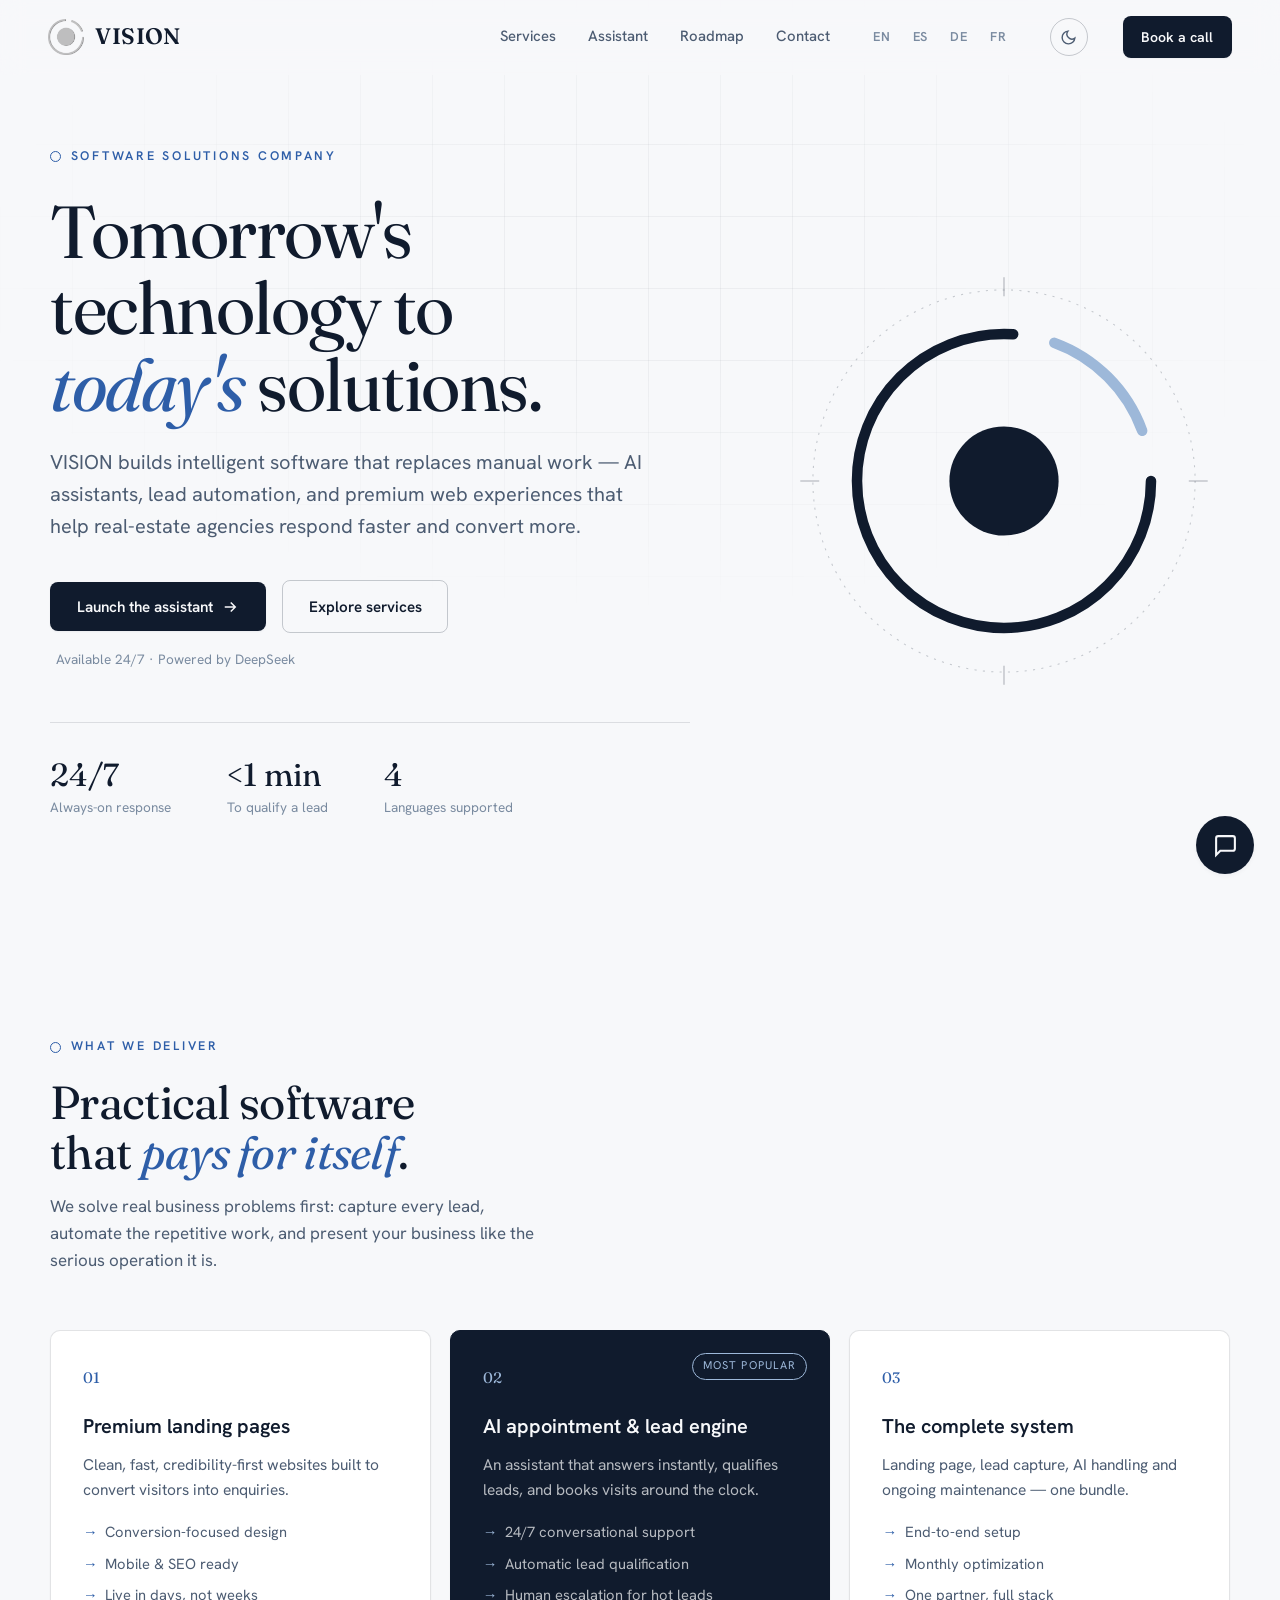
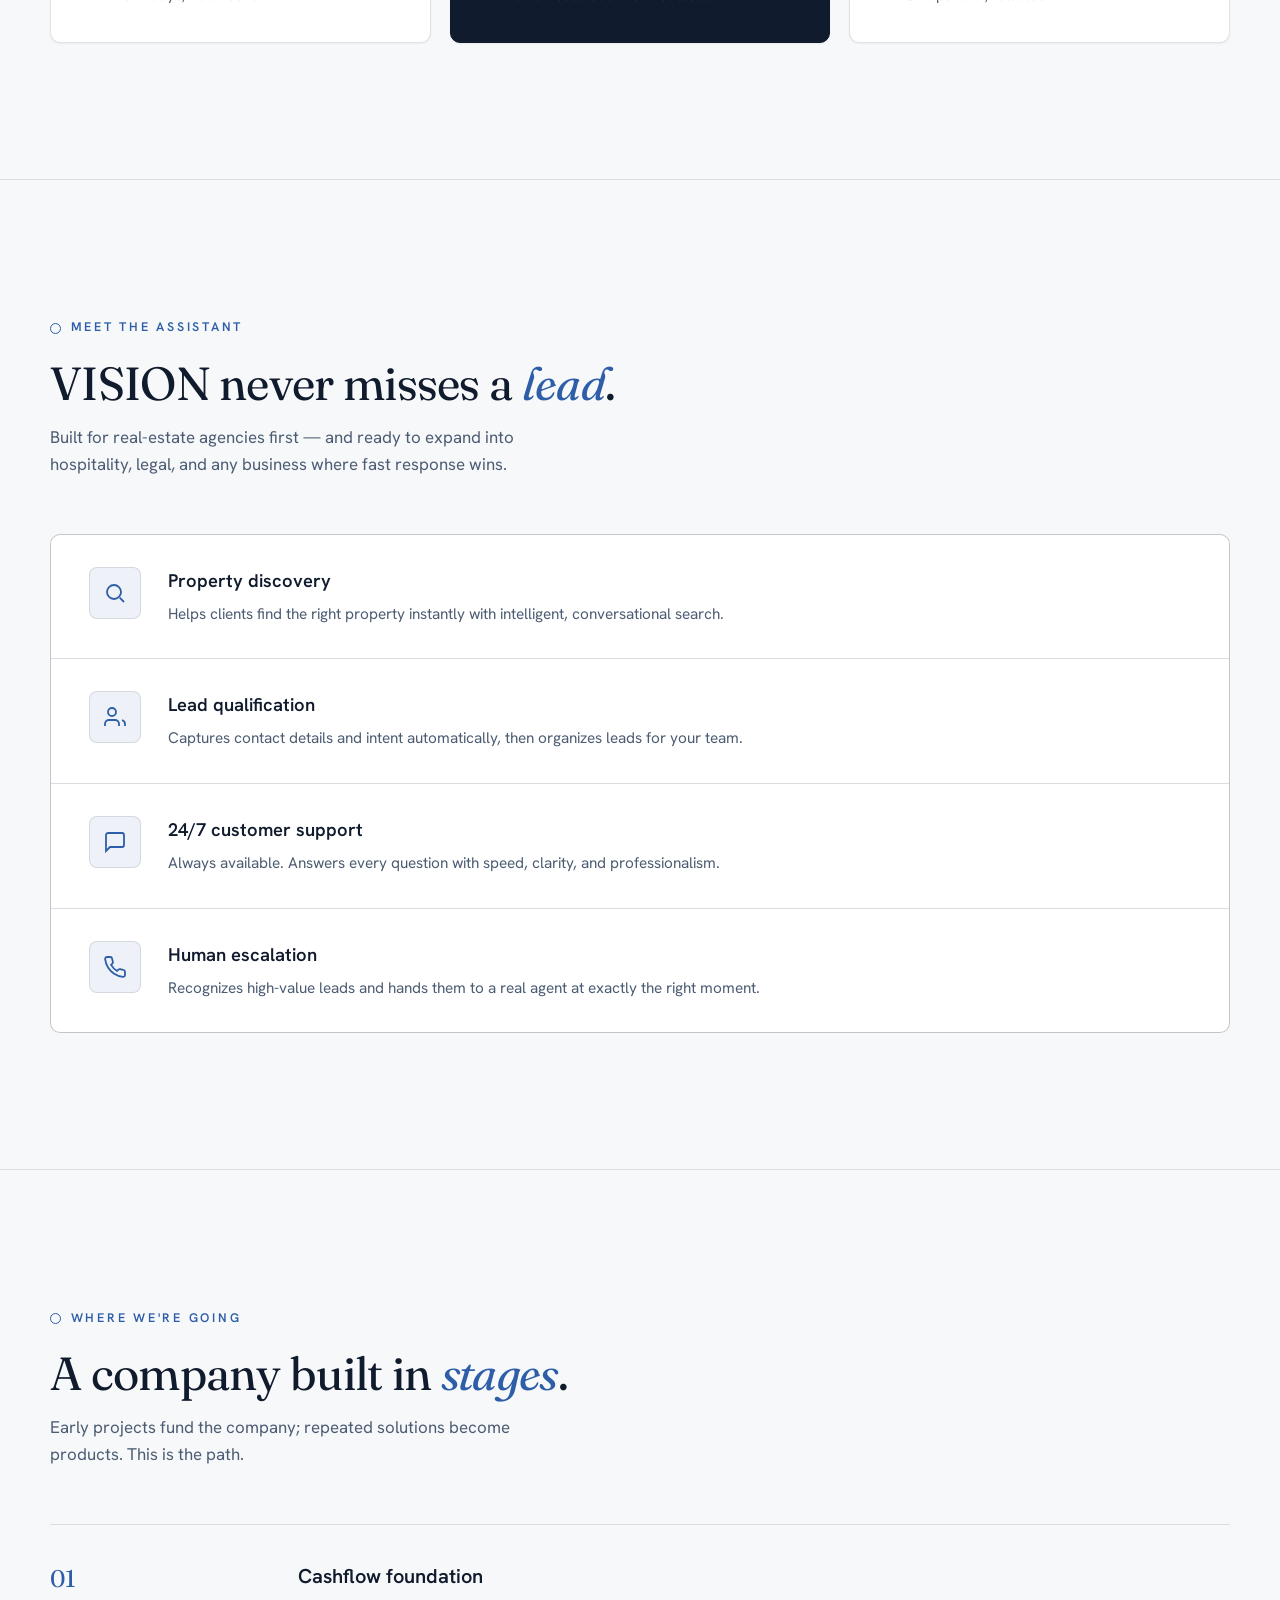
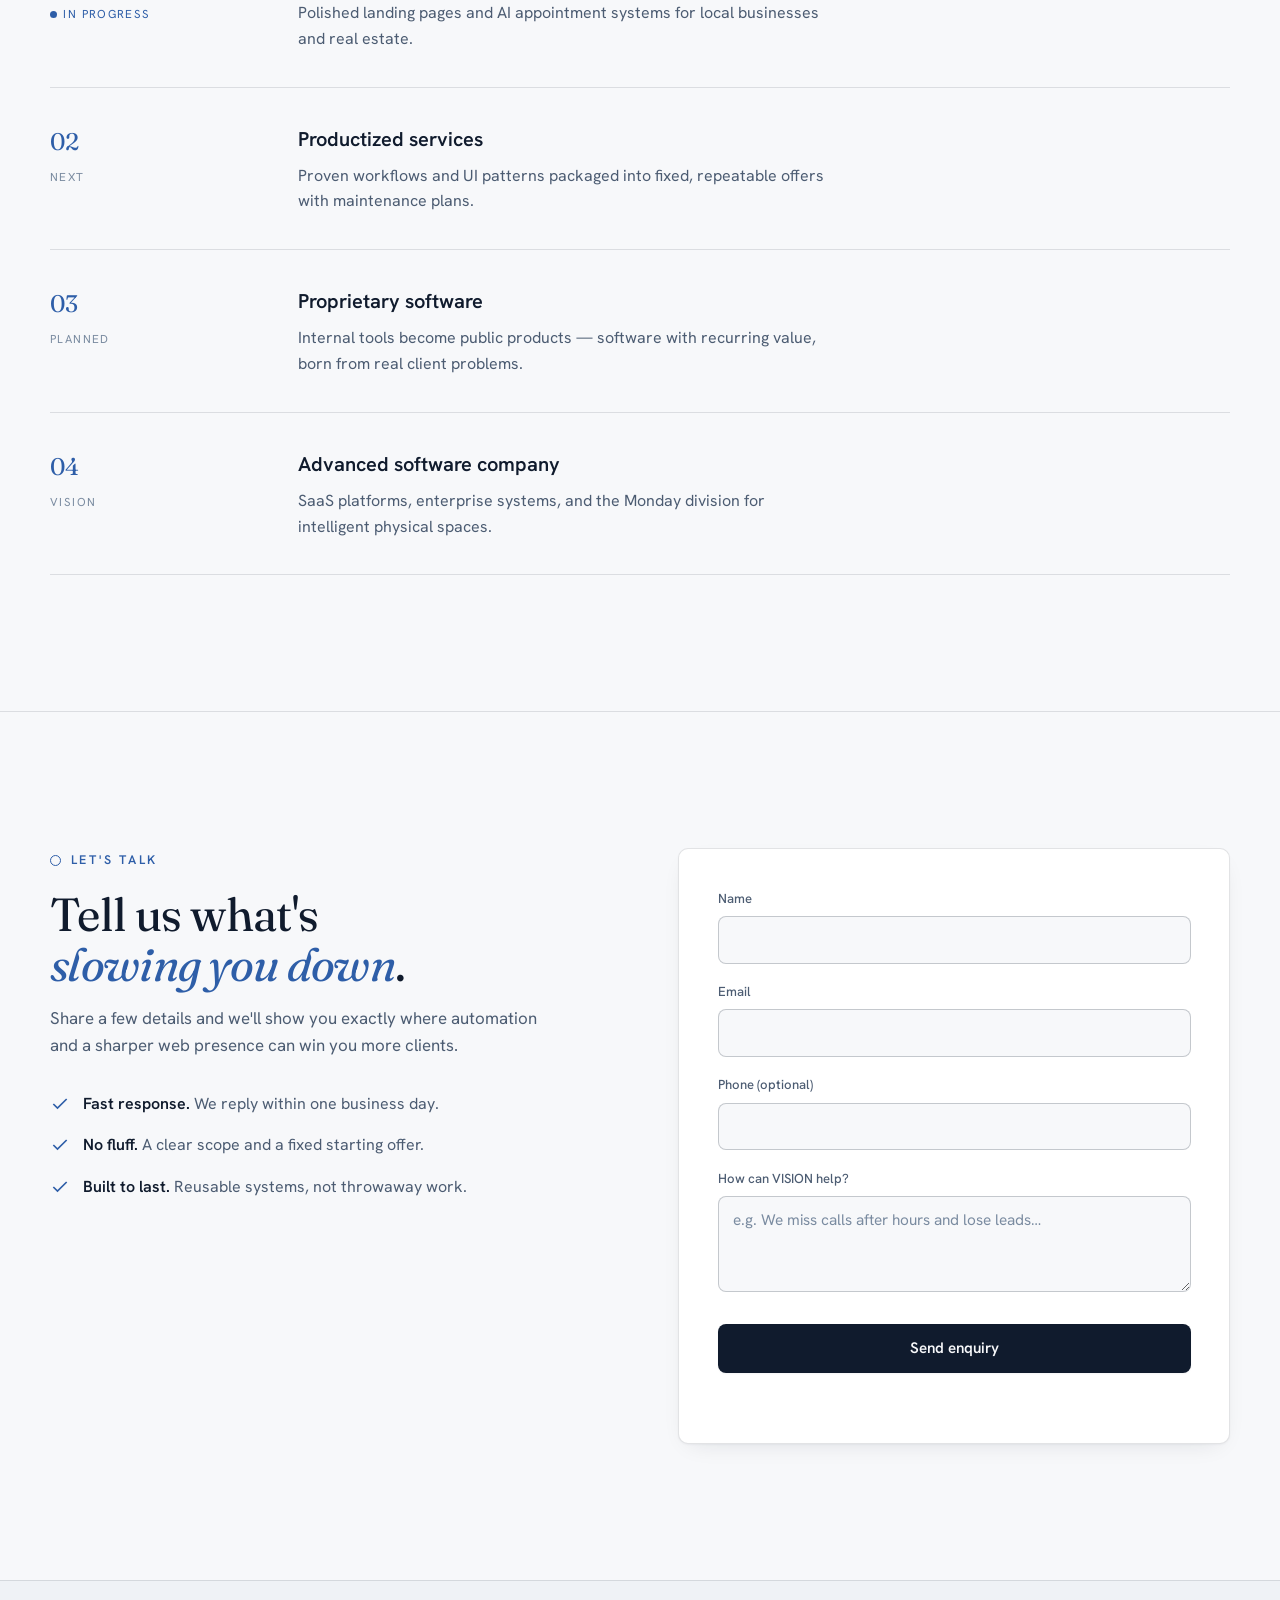
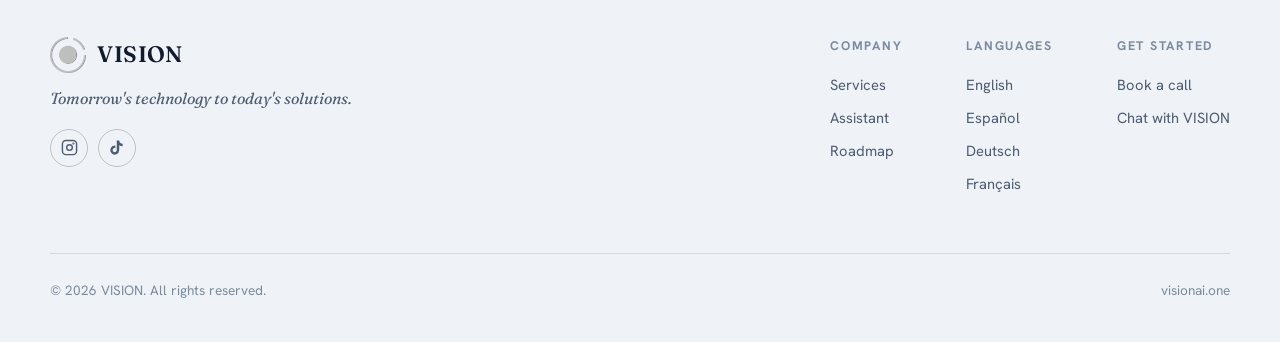
==== commit 93c48690: "Upgraded web design" ====
--- a/index.html
+++ b/index.html
@@ -6,13 +6,41 @@
   <title>VISION — Tomorrow's technology to today's solutions</title>
   <meta name="description" content="VISION builds business software that saves time, increases conversion, and automates manual work. AI assistants and polished web experiences for real-estate agencies." />
   <meta name="theme-color" content="#f7f8fa" />
-  <script>document.documentElement.classList.add('js');try{document.documentElement.setAttribute('data-theme', localStorage.getItem('vision_theme')==='dark'?'dark':'light');}catch(e){}</script>
+  <script>try{document.documentElement.setAttribute('data-theme', localStorage.getItem('vision_theme')==='dark'?'dark':'light');}catch(e){}</script>
+
+  <!-- Canonical + language alternates -->
+  <link rel="canonical" href="https://visionai.one/" />
+  <link rel="alternate" hreflang="en" href="https://visionai.one/" />
+  <link rel="alternate" hreflang="es" href="https://visionai.one/es/" />
+  <link rel="alternate" hreflang="de" href="https://visionai.one/de/" />
+  <link rel="alternate" hreflang="fr" href="https://visionai.one/fr/" />
+  <link rel="alternate" hreflang="x-default" href="https://visionai.one/" />
 
   <!-- Open Graph -->
   <meta property="og:title" content="VISION — Tomorrow's technology to today's solutions" />
   <meta property="og:description" content="AI appointment automation, lead qualification, and premium landing pages for local businesses and real estate." />
   <meta property="og:type" content="website" />
   <meta property="og:url" content="https://visionai.one/" />
+  <meta property="og:locale" content="en_US" />
+  <meta property="og:image" content="https://visionai.one/assets/images/logos/VISION-NewLogoLarge.png" />
+  <meta name="twitter:card" content="summary" />
+  <meta name="twitter:image" content="https://visionai.one/assets/images/logos/VISION-NewLogoLarge.png" />
+
+  <!-- Structured data -->
+  <script type="application/ld+json">
+  {
+    "@context": "https://schema.org",
+    "@type": "Organization",
+    "name": "VISION",
+    "url": "https://visionai.one/",
+    "logo": "https://visionai.one/assets/images/logos/VISION-NewLogoLarge.png",
+    "slogan": "Tomorrow's technology to today's solutions.",
+    "sameAs": [
+      "https://www.instagram.com/visionai_labs",
+      "https://www.tiktok.com/@visionai_labs"
+    ]
+  }
+  </script>
 
   <!-- Favicon -->
   <link rel="shortcut icon" href="assets/images/favicon/favicon.ico?v=7" type="image/x-icon">
@@ -21,8 +49,9 @@
   <link rel="apple-touch-icon" sizes="180x180" href="assets/images/favicon/apple-touch-icon-v7.png?v=7">
   <link rel="manifest" href="assets/data/site.webmanifest?v=7">
 
-  <!-- Fonts -->
-
+  <!-- Fonts (above-the-fold faces preloaded) -->
+  <link rel="preload" href="dependencies/fonts/fraunces-400-normal-latin.woff2" as="font" type="font/woff2" crossorigin>
+  <link rel="preload" href="dependencies/fonts/hankengrotesk-400-normal-latin.woff2" as="font" type="font/woff2" crossorigin>
   <link rel="stylesheet" href="dependencies/css/fonts.css">
   <link rel="stylesheet" href="dependencies/css/styles.css">
 </head>
@@ -36,14 +65,14 @@
     </a>
 
     <div class="nav-cluster">
-      <nav class="nav-links">
+      <nav class="nav-links" id="navLinks">
         <a href="#services">Services</a>
         <a href="#capabilities">Assistant</a>
         <a href="#roadmap">Roadmap</a>
         <a href="#contact">Contact</a>
       </nav>
       <div class="lang-switch" aria-label="Language">
-        <a href="index.html" aria-current="true">EN</a>
+        <a href="index.html" aria-current="page">EN</a>
         <a href="es/">ES</a>
         <a href="de/">DE</a>
         <a href="fr/">FR</a>
@@ -53,6 +82,10 @@
         <svg class="icon-sun" viewBox="0 0 24 24" fill="none" stroke="currentColor" stroke-width="2" aria-hidden="true"><circle cx="12" cy="12" r="4"/><path d="M12 2v2M12 20v2M4.93 4.93l1.41 1.41M17.66 17.66l1.41 1.41M2 12h2M20 12h2M4.93 19.07l1.41-1.41M17.66 6.34l1.41-1.41"/></svg>
       </button>
       <a class="btn btn-primary btn-sm" href="#contact">Book a call</a>
+      <button id="navToggle" class="nav-toggle" type="button" aria-label="Open menu" aria-expanded="false" aria-controls="navLinks">
+        <svg class="icon-menu" viewBox="0 0 24 24" fill="none" stroke="currentColor" stroke-width="2" aria-hidden="true"><path d="M4 7h16M4 12h16M4 17h16"/></svg>
+        <svg class="icon-close" viewBox="0 0 24 24" fill="none" stroke="currentColor" stroke-width="2" aria-hidden="true"><path d="M6 6l12 12M18 6L6 18"/></svg>
+      </button>
     </div>
   </header>
 
@@ -251,6 +284,14 @@
         <div class="footer-brand">
           <a class="nav-logo" href="index.html"><img src="assets/images/logos/VISION-NewLogo.png" alt="" width="36" height="36" class="nav-logo-img"> VISION</a>
           <p class="motto">Tomorrow's technology to today's solutions.</p>
+          <div class="social-links">
+            <a href="https://www.instagram.com/visionai_labs" target="_blank" rel="noopener" aria-label="VISION on Instagram">
+              <svg viewBox="0 0 24 24" fill="none" stroke="currentColor" stroke-width="2" aria-hidden="true"><rect x="2" y="2" width="20" height="20" rx="5"/><circle cx="12" cy="12" r="4"/><circle cx="17.5" cy="6.5" r="0.5" fill="currentColor"/></svg>
+            </a>
+            <a href="https://www.tiktok.com/@visionai_labs" target="_blank" rel="noopener" aria-label="VISION on TikTok">
+              <svg viewBox="0 0 24 24" fill="currentColor" aria-hidden="true"><path d="M19.59 6.69a4.83 4.83 0 0 1-3.77-4.25V2h-3.45v13.67a2.89 2.89 0 0 1-5.2 1.74 2.89 2.89 0 0 1 2.31-4.64 2.93 2.93 0 0 1 .88.13V9.4a6.84 6.84 0 0 0-1-.05A6.33 6.33 0 0 0 5 20.1a6.34 6.34 0 0 0 10.86-4.43v-7a8.16 8.16 0 0 0 4.77 1.52v-3.4a4.85 4.85 0 0 1-1-.1z"/></svg>
+            </a>
+          </div>
         </div>
         <div class="footer-cols">
           <div class="footer-col">
@@ -281,11 +322,11 @@
   </footer>
 
   <!-- ============ CHAT WIDGET ============ -->
-  <button id="chatFab" class="chat-fab" aria-label="Open VISION assistant">
+  <button id="chatFab" class="chat-fab" aria-label="Open VISION assistant" aria-expanded="false" aria-controls="chatWidget">
     <svg viewBox="0 0 24 24" fill="none" stroke="currentColor" stroke-width="2" aria-hidden="true"><path d="M21 15a2 2 0 0 1-2 2H7l-4 4V5a2 2 0 0 1 2-2h14a2 2 0 0 1 2 2z"/></svg>
   </button>
 
-  <div id="chatWidget" class="chat-widget hidden" role="dialog" aria-label="VISION Assistant">
+  <div id="chatWidget" class="chat-widget hidden" role="dialog" aria-modal="true" aria-label="VISION Assistant">
     <div class="chat-header">
       <div class="chat-avatar">V</div>
       <div>
@@ -294,7 +335,7 @@
       </div>
       <button id="chatClose" class="chat-close" aria-label="Close">✕</button>
     </div>
-    <div class="chat-messages" id="chatMessages"></div>
+    <div class="chat-messages" id="chatMessages" role="log" aria-live="polite"></div>
     <div class="chat-input-row">
       <input type="text" id="chatInput" placeholder="Ask about a property…" autocomplete="off">
       <button id="chatSend" class="chat-send" aria-label="Send">
--- a/dependencies/css/styles.css
+++ b/dependencies/css/styles.css
@@ -134,6 +134,9 @@
   border-radius: 50%;
   flex-shrink: 0;
 }
+
+/* Anchor jumps land below the fixed header. */
+section[id] { scroll-margin-top: 84px; }
 
 .section { position: relative; padding: clamp(5rem, 11vw, 8.5rem) 0; }
 .section + .section { border-top: 1px solid var(--line); }
@@ -204,6 +207,23 @@
 }
 .nav-links a:hover { color: var(--ink); }
 .nav-links a:hover::after { transform: scaleX(1); }
+
+/* Hamburger — hidden on desktop, shown ≤860px */
+.nav-toggle {
+  display: none;
+  width: 40px; height: 40px;
+  place-items: center;
+  background: transparent;
+  border: 1px solid var(--line-strong);
+  border-radius: var(--radius-sm);
+  color: var(--ink);
+  cursor: pointer;
+}
+.nav-toggle svg { width: 18px; height: 18px; }
+.nav-toggle .icon-close { display: none; }
+.nav-open .nav-toggle .icon-menu { display: none; }
+.nav-open .nav-toggle .icon-close { display: block; }
+body.nav-locked { overflow: hidden; }
 
 .lang-switch { display: flex; gap: 0.4rem; font-size: 0.8rem; }
 .lang-switch a {
@@ -575,6 +595,19 @@
 .footer-col h4 { font-size: 0.78rem; letter-spacing: 0.14em; text-transform: uppercase; color: var(--muted-2); margin-bottom: 1rem; }
 .footer-col a { display: block; color: var(--muted); font-size: 0.92rem; margin-bottom: 0.6rem; transition: color 0.15s var(--ease); }
 .footer-col a:hover { color: var(--accent); }
+
+/* Social links (footer brand block) */
+.social-links { display: flex; gap: 0.6rem; margin-top: 1.1rem; }
+.social-links a {
+  width: 38px; height: 38px;
+  display: grid; place-items: center;
+  border: 1px solid var(--line-strong);
+  border-radius: 50%;
+  color: var(--muted);
+  transition: color 0.15s var(--ease), border-color 0.15s var(--ease);
+}
+.social-links a:hover { color: var(--accent); border-color: var(--accent); }
+.social-links svg { width: 17px; height: 17px; }
 .footer-bottom {
   margin-top: 3rem; padding-top: 1.6rem; border-top: 1px solid var(--line);
   display: flex; justify-content: space-between; flex-wrap: wrap; gap: 1rem;
@@ -706,7 +739,28 @@
 }
 @media (max-width: 860px) {
   .contact-grid { grid-template-columns: 1fr; }
-  .nav-links { display: none; }
+  .nav-toggle { display: grid; }
+  /* Mobile menu: full-width sheet under the fixed bar */
+  .nav-links {
+    display: none;
+    position: fixed;
+    top: 64px; left: 0; right: 0;
+    flex-direction: column;
+    gap: 0;
+    background: var(--bg);
+    border-bottom: 1px solid var(--line);
+    padding: 0.5rem 1.5rem 1rem;
+    box-shadow: var(--shadow-raise);
+  }
+  .nav-open .nav-links { display: flex; }
+  .nav-links a {
+    padding: 0.9rem 0.25rem;
+    font-size: 1.05rem;
+    color: var(--ink);
+    border-bottom: 1px solid var(--line);
+  }
+  .nav-links a:last-child { border-bottom: none; }
+  .nav-links a::after { display: none; }
 }
 @media (max-width: 560px) {
   .cap { grid-template-columns: 1fr; gap: 0.8rem; }
